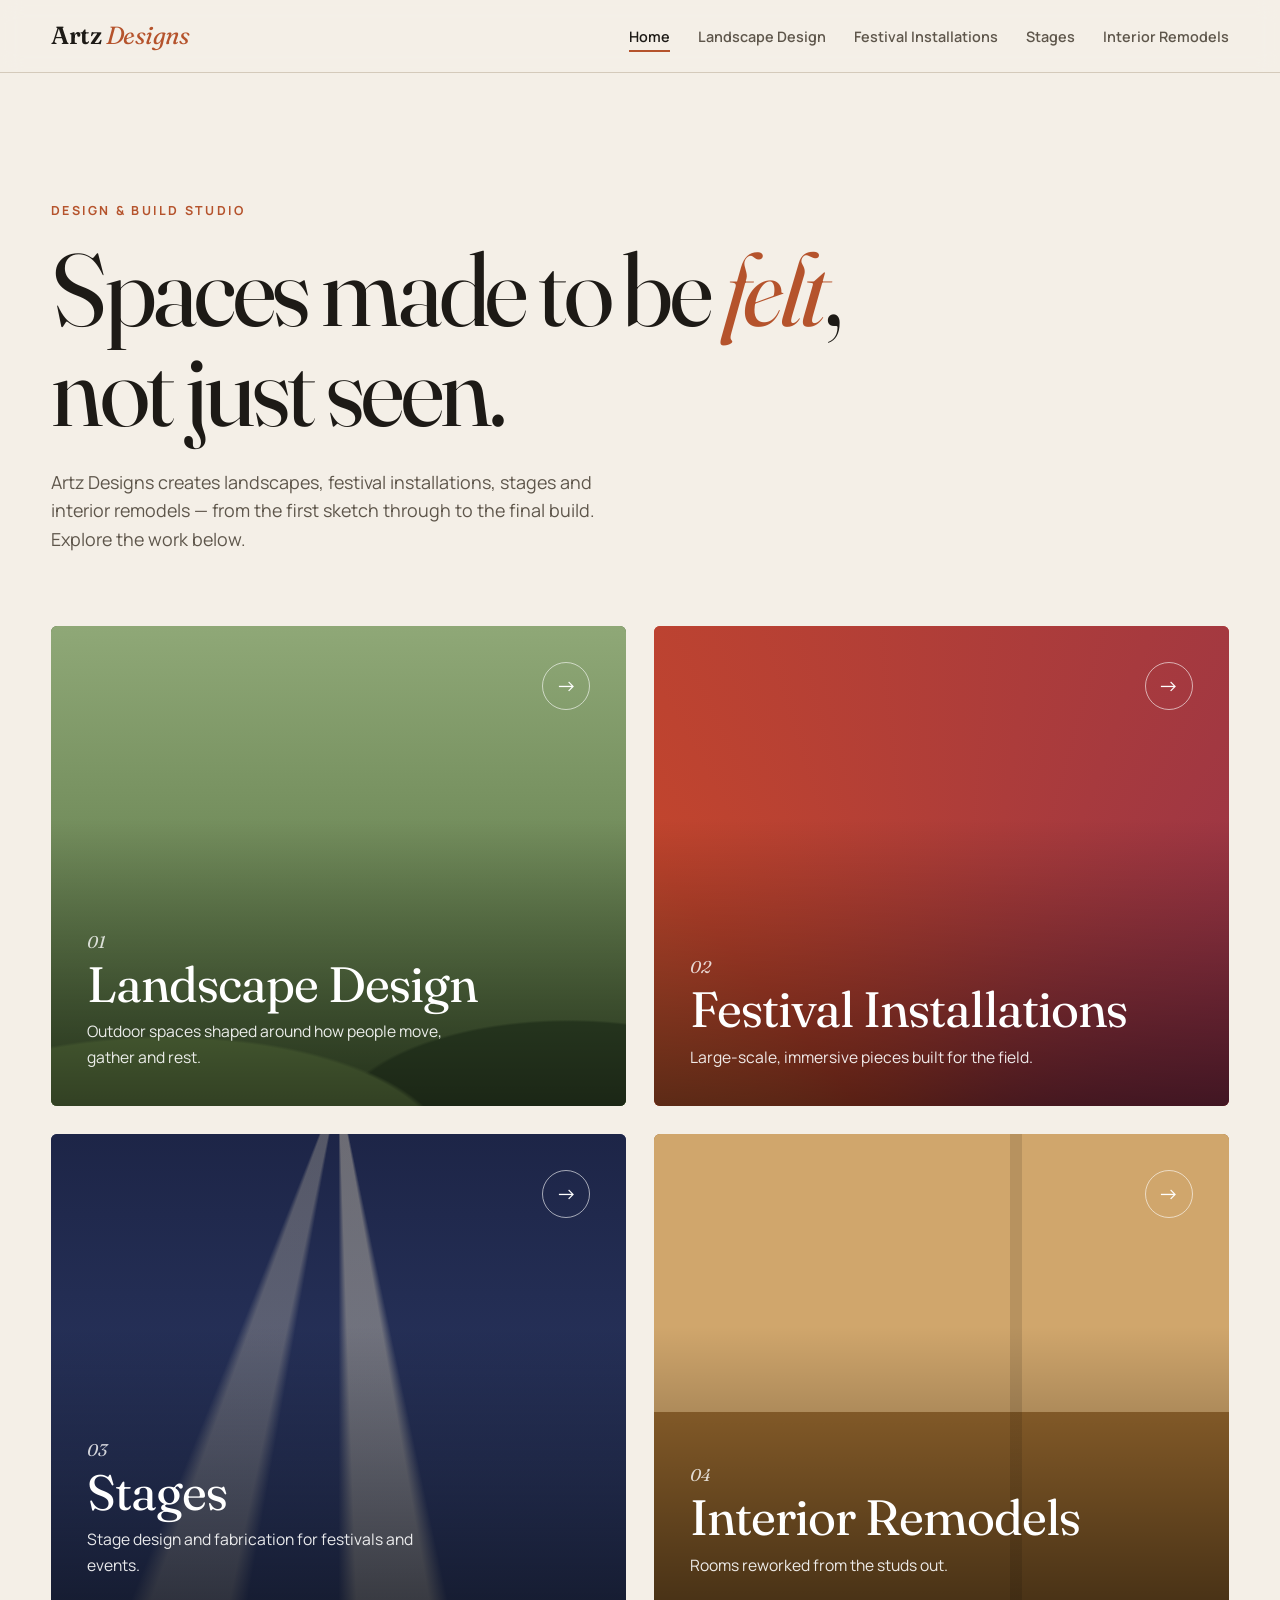
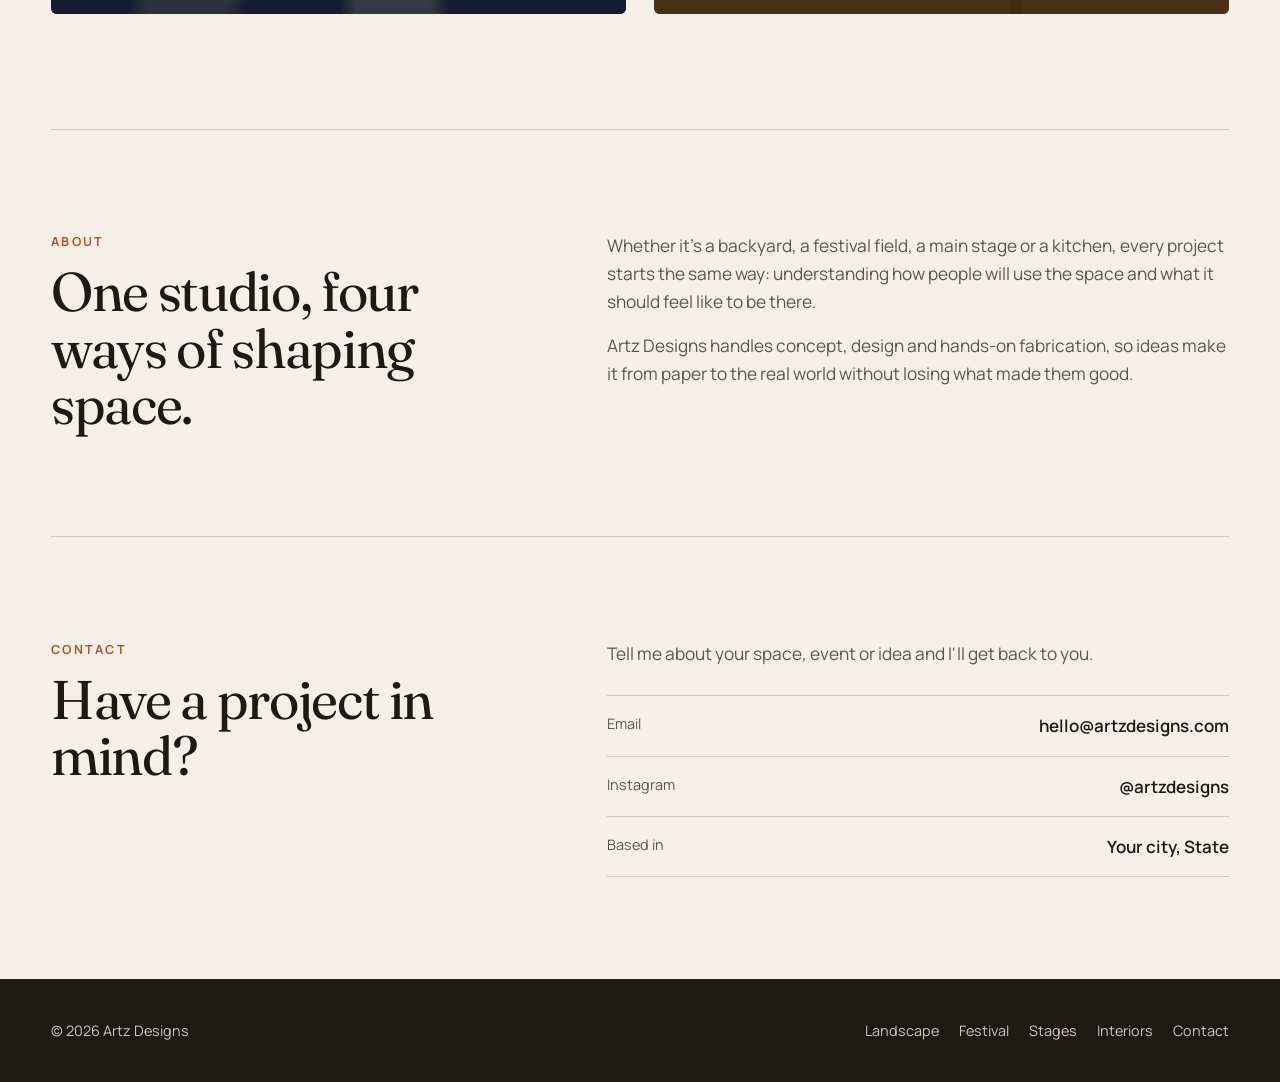
==== artz-designs/index.html @ 2b19a797 "Add Artz Designs portfolio website Home page plus Landscape Design, Festival Installations, Stages a" ====
<!doctype html>
<html lang="en">
<head>
  <meta charset="utf-8">
  <meta name="viewport" content="width=device-width, initial-scale=1">
  <title>Artz Designs — Landscapes, Installations, Stages & Interiors</title>
  <meta name="description" content="Portfolio of Artz Designs: landscape design, festival installations, stage design and interior remodels.">
  <link rel="preconnect" href="https://fonts.googleapis.com">
  <link rel="preconnect" href="https://fonts.gstatic.com" crossorigin>
  <link href="https://fonts.googleapis.com/css2?family=Fraunces:ital,opsz,wght@0,9..144,300..600;1,9..144,300..600&family=Manrope:wght@400;500;600;700&display=swap" rel="stylesheet">
  <link rel="stylesheet" href="css/style.css">
</head>
<body>
  <header class="site-header">
    <div class="wrap">
      <a class="logo" href="index.html">Artz <span>Designs</span></a>
      <button class="menu-btn" aria-label="Menu" aria-expanded="false"><span></span></button>
      <ul class="nav">
        <li><a href="index.html" aria-current="page">Home</a></li>
        <li><a href="landscape-design.html">Landscape Design</a></li>
        <li><a href="festival-installations.html">Festival Installations</a></li>
        <li><a href="stages.html">Stages</a></li>
        <li><a href="interior-remodels.html">Interior Remodels</a></li>
      </ul>
    </div>
  </header>

  <main class="wrap">
    <section class="hero">
      <div class="eyebrow">Design &amp; Build Studio</div>
      <h1>Spaces made to be <em>felt</em>, not just seen.</h1>
      <p>Artz Designs creates landscapes, festival installations, stages and interior remodels —
      from the first sketch through to the final build. Explore the work below.</p>
    </section>

    <section class="categories" aria-label="Portfolio categories">
      <a class="cat-card landscape reveal" href="landscape-design.html" data-category="landscape">
        <div class="cover"></div>
        <span class="go" aria-hidden="true">&rarr;</span>
        <span class="num">01</span>
        <h2>Landscape Design</h2>
        <p>Outdoor spaces shaped around how people move, gather and rest.</p>
      </a>
      <a class="cat-card festival reveal" href="festival-installations.html" data-category="festival">
        <div class="cover"></div>
        <span class="go" aria-hidden="true">&rarr;</span>
        <span class="num">02</span>
        <h2>Festival Installations</h2>
        <p>Large-scale, immersive pieces built for the field.</p>
      </a>
      <a class="cat-card stages reveal" href="stages.html" data-category="stages">
        <div class="cover"></div>
        <span class="go" aria-hidden="true">&rarr;</span>
        <span class="num">03</span>
        <h2>Stages</h2>
        <p>Stage design and fabrication for festivals and events.</p>
      </a>
      <a class="cat-card interiors reveal" href="interior-remodels.html" data-category="interiors">
        <div class="cover"></div>
        <span class="go" aria-hidden="true">&rarr;</span>
        <span class="num">04</span>
        <h2>Interior Remodels</h2>
        <p>Rooms reworked from the studs out.</p>
      </a>
    </section>

    <section class="split" id="about">
      <div>
        <div class="eyebrow">About</div>
        <h2>One studio, four ways of shaping space.</h2>
      </div>
      <div class="body">
        <p>Whether it's a backyard, a festival field, a main stage or a kitchen, every project starts
        the same way: understanding how people will use the space and what it should feel like to be there.</p>
        <p>Artz Designs handles concept, design and hands-on fabrication, so ideas make it from paper to
        the real world without losing what made them good.</p>
      </div>
    </section>

    <section class="split" id="contact">
      <div>
        <div class="eyebrow">Contact</div>
        <h2>Have a project in mind?</h2>
      </div>
      <div class="body">
        <p>Tell me about your space, event or idea and I'll get back to you.</p>
        <!-- Replace the placeholder contact details below with your own -->
        <ul class="contact-list">
          <li><span>Email</span><a href="mailto:hello@artzdesigns.com">hello@artzdesigns.com</a></li>
          <li><span>Instagram</span><a href="https://instagram.com/" target="_blank" rel="noopener">@artzdesigns</a></li>
          <li><span>Based in</span><a href="#contact">Your city, State</a></li>
        </ul>
      </div>
    </section>
  </main>

  <footer class="site-footer">
    <div class="wrap">
      <span>&copy; <span id="year"></span> Artz Designs</span>
      <nav>
        <a href="landscape-design.html">Landscape</a>
        <a href="festival-installations.html">Festival</a>
        <a href="stages.html">Stages</a>
        <a href="interior-remodels.html">Interiors</a>
        <a href="index.html#contact">Contact</a>
      </nav>
    </div>
  </footer>

  <script src="js/projects.js"></script>
  <script src="js/main.js"></script>
</body>
</html>
---- artz-designs/css/style.css ----
/* ==========================================================
   Artz Designs — portfolio styles
   ========================================================== */

:root {
  --bg: #f4efe7;
  --surface: #ebe4d8;
  --ink: #1d1a16;
  --ink-soft: #5e564b;
  --line: #d4cabb;
  --accent: #b5532c;

  /* category accents */
  --landscape: #4f6b3a;
  --festival: #c2452d;
  --stages: #2f3d6b;
  --interiors: #9a6a2f;

  --serif: "Fraunces", Georgia, serif;
  --sans: "Manrope", system-ui, -apple-system, sans-serif;
  --gutter: clamp(16px, 4vw, 56px);
  --max: 1320px;
}

* { box-sizing: border-box; margin: 0; padding: 0; }
html { scroll-behavior: smooth; }
body {
  background: var(--bg);
  color: var(--ink);
  font-family: var(--sans);
  font-size: 17px;
  line-height: 1.6;
  -webkit-font-smoothing: antialiased;
}
img { display: block; max-width: 100%; }
a { color: inherit; }

.wrap { max-width: var(--max); margin: 0 auto; padding: 0 var(--gutter); }

/* ---------- Header ---------- */
.site-header {
  position: sticky; top: 0; z-index: 50;
  background: color-mix(in srgb, var(--bg) 88%, transparent);
  backdrop-filter: blur(10px);
  border-bottom: 1px solid var(--line);
}
.site-header .wrap {
  display: flex; align-items: center; justify-content: space-between;
  height: 72px;
}
.logo {
  font-family: var(--serif);
  font-size: 1.55rem; font-weight: 600;
  text-decoration: none; letter-spacing: -0.02em;
}
.logo span { color: var(--accent); font-style: italic; font-weight: 400; }

.nav { display: flex; gap: 28px; list-style: none; }
.nav a {
  text-decoration: none; font-size: 0.9rem; font-weight: 600;
  color: var(--ink-soft); padding: 6px 0; position: relative;
}
.nav a::after {
  content: ""; position: absolute; left: 0; right: 0; bottom: 0;
  height: 2px; background: var(--accent);
  transform: scaleX(0); transform-origin: left; transition: transform .25s ease;
}
.nav a:hover, .nav a[aria-current="page"] { color: var(--ink); }
.nav a:hover::after, .nav a[aria-current="page"]::after { transform: scaleX(1); }

.menu-btn {
  display: none; background: none; border: 0; cursor: pointer;
  width: 44px; height: 44px; margin-right: -10px;
}
.menu-btn span, .menu-btn span::before, .menu-btn span::after {
  display: block; width: 24px; height: 2px; background: var(--ink);
  margin: 0 auto; position: relative; transition: .25s;
}
.menu-btn span::before, .menu-btn span::after { content: ""; position: absolute; }
.menu-btn span::before { top: -7px; }
.menu-btn span::after { top: 7px; }
.menu-open .menu-btn span { background: transparent; }
.menu-open .menu-btn span::before { top: 0; transform: rotate(45deg); }
.menu-open .menu-btn span::after { top: 0; transform: rotate(-45deg); }

@media (max-width: 860px) {
  .menu-btn { display: block; }
  .nav {
    position: fixed; inset: 72px 0 auto 0;
    flex-direction: column; gap: 0;
    background: var(--bg); border-bottom: 1px solid var(--line);
    padding: 8px var(--gutter) 20px;
    transform: translateY(-8px); opacity: 0; pointer-events: none;
    transition: .25s ease;
  }
  .menu-open .nav { transform: none; opacity: 1; pointer-events: auto; }
  .nav a { display: block; font-size: 1.15rem; padding: 14px 0; border-bottom: 1px solid var(--line); }
  .nav a::after { display: none; }
}

/* ---------- Home hero ---------- */
.hero { padding: clamp(56px, 10vw, 128px) 0 clamp(40px, 6vw, 72px); }
.eyebrow {
  font-size: 0.78rem; font-weight: 700; letter-spacing: 0.18em;
  text-transform: uppercase; color: var(--accent);
}
.hero h1 {
  font-family: var(--serif); font-weight: 400;
  font-size: clamp(2.8rem, 8vw, 6.6rem);
  line-height: 0.98; letter-spacing: -0.035em;
  margin: 18px 0 28px; max-width: 14ch;
}
.hero h1 em { color: var(--accent); }
.hero p { max-width: 54ch; color: var(--ink-soft); font-size: 1.12rem; }

/* ---------- Category cards (home) ---------- */
.categories {
  display: grid; grid-template-columns: repeat(2, 1fr);
  gap: clamp(16px, 2.4vw, 28px);
  padding-bottom: clamp(64px, 9vw, 120px);
}
@media (max-width: 700px) { .categories { grid-template-columns: 1fr; } }

.cat-card {
  --c: var(--accent);
  position: relative; display: flex; flex-direction: column; justify-content: flex-end;
  min-height: clamp(300px, 38vw, 480px);
  padding: clamp(22px, 3vw, 36px);
  border-radius: 6px; overflow: hidden;
  text-decoration: none; color: #fff;
  background: var(--c);
  isolation: isolate;
}
.cat-card .cover {
  position: absolute; inset: 0; z-index: -1;
  background-size: cover; background-position: center;
  transition: transform .7s cubic-bezier(.2,.7,.2,1);
}
.cat-card::after {
  content: ""; position: absolute; inset: 0; z-index: -1;
  background: linear-gradient(to top, rgba(0,0,0,.55), rgba(0,0,0,0) 60%);
}
.cat-card:hover .cover { transform: scale(1.05); }
.cat-card .num { font-family: var(--serif); font-style: italic; opacity: .8; }
.cat-card h2 {
  font-family: var(--serif); font-weight: 400;
  font-size: clamp(2rem, 4vw, 3.1rem); line-height: 1.02; letter-spacing: -0.02em;
  margin: 4px 0 10px;
}
.cat-card p { max-width: 38ch; opacity: .9; font-size: .98rem; }
.cat-card .go {
  position: absolute; top: clamp(22px, 3vw, 36px); right: clamp(22px, 3vw, 36px);
  width: 48px; height: 48px; border-radius: 50%;
  border: 1px solid rgba(255,255,255,.6);
  display: grid; place-items: center; font-size: 1.3rem;
  transition: background .25s, color .25s;
}
.cat-card:hover .go { background: #fff; color: var(--c); }

.cat-card.landscape { --c: var(--landscape); }
.cat-card.festival  { --c: var(--festival); }
.cat-card.stages    { --c: var(--stages); }
.cat-card.interiors { --c: var(--interiors); }

/* Decorative patterns used until real cover images are added */
.cat-card.landscape .cover:not([style]) {
  background:
    radial-gradient(120% 60% at 20% 110%, #6f8f4e 0 40%, transparent 41%),
    radial-gradient(90% 50% at 90% 105%, #3c5530 0 45%, transparent 46%),
    linear-gradient(#8fa877, #4f6b3a);
}
.cat-card.festival .cover:not([style]) {
  background:
    conic-gradient(from 200deg at 50% 120%, #e9a23b, #c2452d, #8c2f4f, #e9a23b);
}
.cat-card.stages .cover:not([style]) {
  background:
    conic-gradient(from 160deg at 50% -10%, transparent 0 8deg, rgba(255,240,200,.35) 10deg 18deg, transparent 20deg 30deg, rgba(255,240,200,.25) 32deg 40deg, transparent 42deg),
    linear-gradient(#1d2547, #2f3d6b);
}
.cat-card.interiors .cover:not([style]) {
  background:
    linear-gradient(90deg, transparent 62%, rgba(0,0,0,.12) 62% 64%, transparent 64%),
    linear-gradient(#d0a66c 0 58%, #9a6a2f 58%);
}

/* ---------- About / contact ---------- */
.split {
  display: grid; grid-template-columns: 1fr 1.3fr; gap: clamp(32px, 6vw, 96px);
  padding: clamp(56px, 8vw, 110px) 0;
  border-top: 1px solid var(--line);
}
@media (max-width: 800px) { .split { grid-template-columns: 1fr; } }
.split h2 {
  font-family: var(--serif); font-weight: 400;
  font-size: clamp(2rem, 4.4vw, 3.4rem); line-height: 1.04; letter-spacing: -0.025em;
  margin-top: 12px;
}
.split .body p + p { margin-top: 1em; }
.split .body p { color: var(--ink-soft); font-size: 1.08rem; }

.contact-list { list-style: none; margin-top: 28px; border-top: 1px solid var(--line); }
.contact-list li {
  display: flex; justify-content: space-between; gap: 16px;
  padding: 16px 0; border-bottom: 1px solid var(--line);
}
.contact-list span { color: var(--ink-soft); font-size: .9rem; }
.contact-list a { font-weight: 600; text-decoration: none; overflow-wrap: anywhere; text-align: right; }
.contact-list a:hover { color: var(--accent); }

/* ---------- Category page ---------- */
.page-hero { padding: clamp(48px, 8vw, 104px) 0 clamp(32px, 5vw, 56px); }
.page-hero .eyebrow { color: var(--c, var(--accent)); }
.page-hero h1 {
  font-family: var(--serif); font-weight: 400;
  font-size: clamp(2.6rem, 7vw, 5.6rem); line-height: 1; letter-spacing: -0.035em;
  margin: 14px 0 22px;
}
.page-hero p { max-width: 60ch; color: var(--ink-soft); font-size: 1.1rem; }

body.landscape { --c: var(--landscape); }
body.festival  { --c: var(--festival); }
body.stages    { --c: var(--stages); }
body.interiors { --c: var(--interiors); }
body[class] .nav a[aria-current="page"]::after { background: var(--c); }

/* Masonry gallery */
.gallery {
  columns: 3 300px; column-gap: clamp(14px, 1.8vw, 22px);
  padding-bottom: clamp(56px, 8vw, 100px);
}
.tile {
  break-inside: avoid; margin-bottom: clamp(14px, 1.8vw, 22px);
  display: block; width: 100%; padding: 0; border: 0; background: none;
  text-align: left; cursor: zoom-in; font: inherit; color: inherit;
}
.tile .frame { overflow: hidden; border-radius: 4px; background: var(--surface); }
.tile img { width: 100%; height: auto; transition: transform .6s cubic-bezier(.2,.7,.2,1); }
.tile:hover img { transform: scale(1.03); }
.tile .meta { display: flex; justify-content: space-between; gap: 12px; padding: 10px 2px 0; }
.tile .meta strong { font-weight: 600; font-size: .95rem; }
.tile .meta small { color: var(--ink-soft); font-size: .85rem; white-space: nowrap; }
.tile:focus-visible { outline: 2px solid var(--c); outline-offset: 4px; border-radius: 4px; }

/* Placeholder tiles shown until images are added */
.tile.placeholder { cursor: default; }
.tile.placeholder .frame {
  display: grid; place-items: center;
  background:
    repeating-linear-gradient(135deg, transparent 0 14px, color-mix(in srgb, var(--c) 7%, transparent) 14px 15px),
    color-mix(in srgb, var(--c) 10%, var(--bg));
  border: 1px dashed color-mix(in srgb, var(--c) 40%, transparent);
  color: color-mix(in srgb, var(--c) 75%, var(--ink));
  font-size: .8rem; font-weight: 700; letter-spacing: .14em; text-transform: uppercase;
}

/* Next-category link */
.next {
  display: flex; align-items: center; justify-content: space-between; gap: 20px;
  border-top: 1px solid var(--line);
  padding: clamp(36px, 6vw, 64px) 0; text-decoration: none;
}
.next small { display: block; color: var(--ink-soft); font-size: .85rem; letter-spacing: .14em; text-transform: uppercase; }
.next strong {
  font-family: var(--serif); font-weight: 400;
  font-size: clamp(1.8rem, 5vw, 3.6rem); letter-spacing: -0.025em; line-height: 1.1;
}
.next .go {
  flex: none; width: 60px; height: 60px; border-radius: 50%;
  border: 1px solid var(--ink); display: grid; place-items: center; font-size: 1.4rem;
  transition: .25s;
}
.next:hover .go { background: var(--ink); color: var(--bg); transform: translateX(6px); }

/* ---------- Footer ---------- */
.site-footer { background: var(--ink); color: #cfc6b8; padding: 40px 0; font-size: .9rem; }
.site-footer .wrap { display: flex; flex-wrap: wrap; justify-content: space-between; gap: 16px; }
.site-footer a { text-decoration: none; }
.site-footer a:hover { color: #fff; }
.site-footer nav { display: flex; flex-wrap: wrap; gap: 20px; }

/* ---------- Lightbox ---------- */
.lightbox {
  position: fixed; inset: 0; z-index: 100;
  background: rgba(18, 16, 13, .94);
  display: none; align-items: center; justify-content: center;
  padding: 64px 72px;
}
.lightbox.open { display: flex; }
.lightbox figure { max-width: 100%; max-height: 100%; display: flex; flex-direction: column; align-items: center; }
.lightbox img { max-width: 100%; max-height: calc(100vh - 170px); object-fit: contain; border-radius: 2px; }
.lightbox figcaption { color: #e8e1d6; margin-top: 14px; text-align: center; max-width: 70ch; }
.lightbox figcaption small { display: block; color: #a39a8c; }
.lightbox button {
  position: absolute; background: none; border: 0; color: #fff; cursor: pointer;
  width: 52px; height: 52px; font-size: 1.8rem; border-radius: 50%;
}
.lightbox button:hover { background: rgba(255,255,255,.1); }
.lb-close { top: 12px; right: 12px; }
.lb-prev { left: 10px; top: 50%; transform: translateY(-50%); }
.lb-next { right: 10px; top: 50%; transform: translateY(-50%); }
@media (max-width: 600px) {
  .lightbox { padding: 64px 12px 90px; }
  .lb-prev, .lb-next { top: auto; bottom: 18px; transform: none; }
  .lb-prev { left: calc(50% - 64px); }
  .lb-next { right: calc(50% - 64px); }
}

/* ---------- Reveal on scroll ---------- */
.reveal { opacity: 0; transform: translateY(18px); transition: opacity .7s ease, transform .7s ease; }
.reveal.in { opacity: 1; transform: none; }
@media (prefers-reduced-motion: reduce) {
  .reveal { opacity: 1; transform: none; transition: none; }
  * { transition: none !important; scroll-behavior: auto !important; }
}
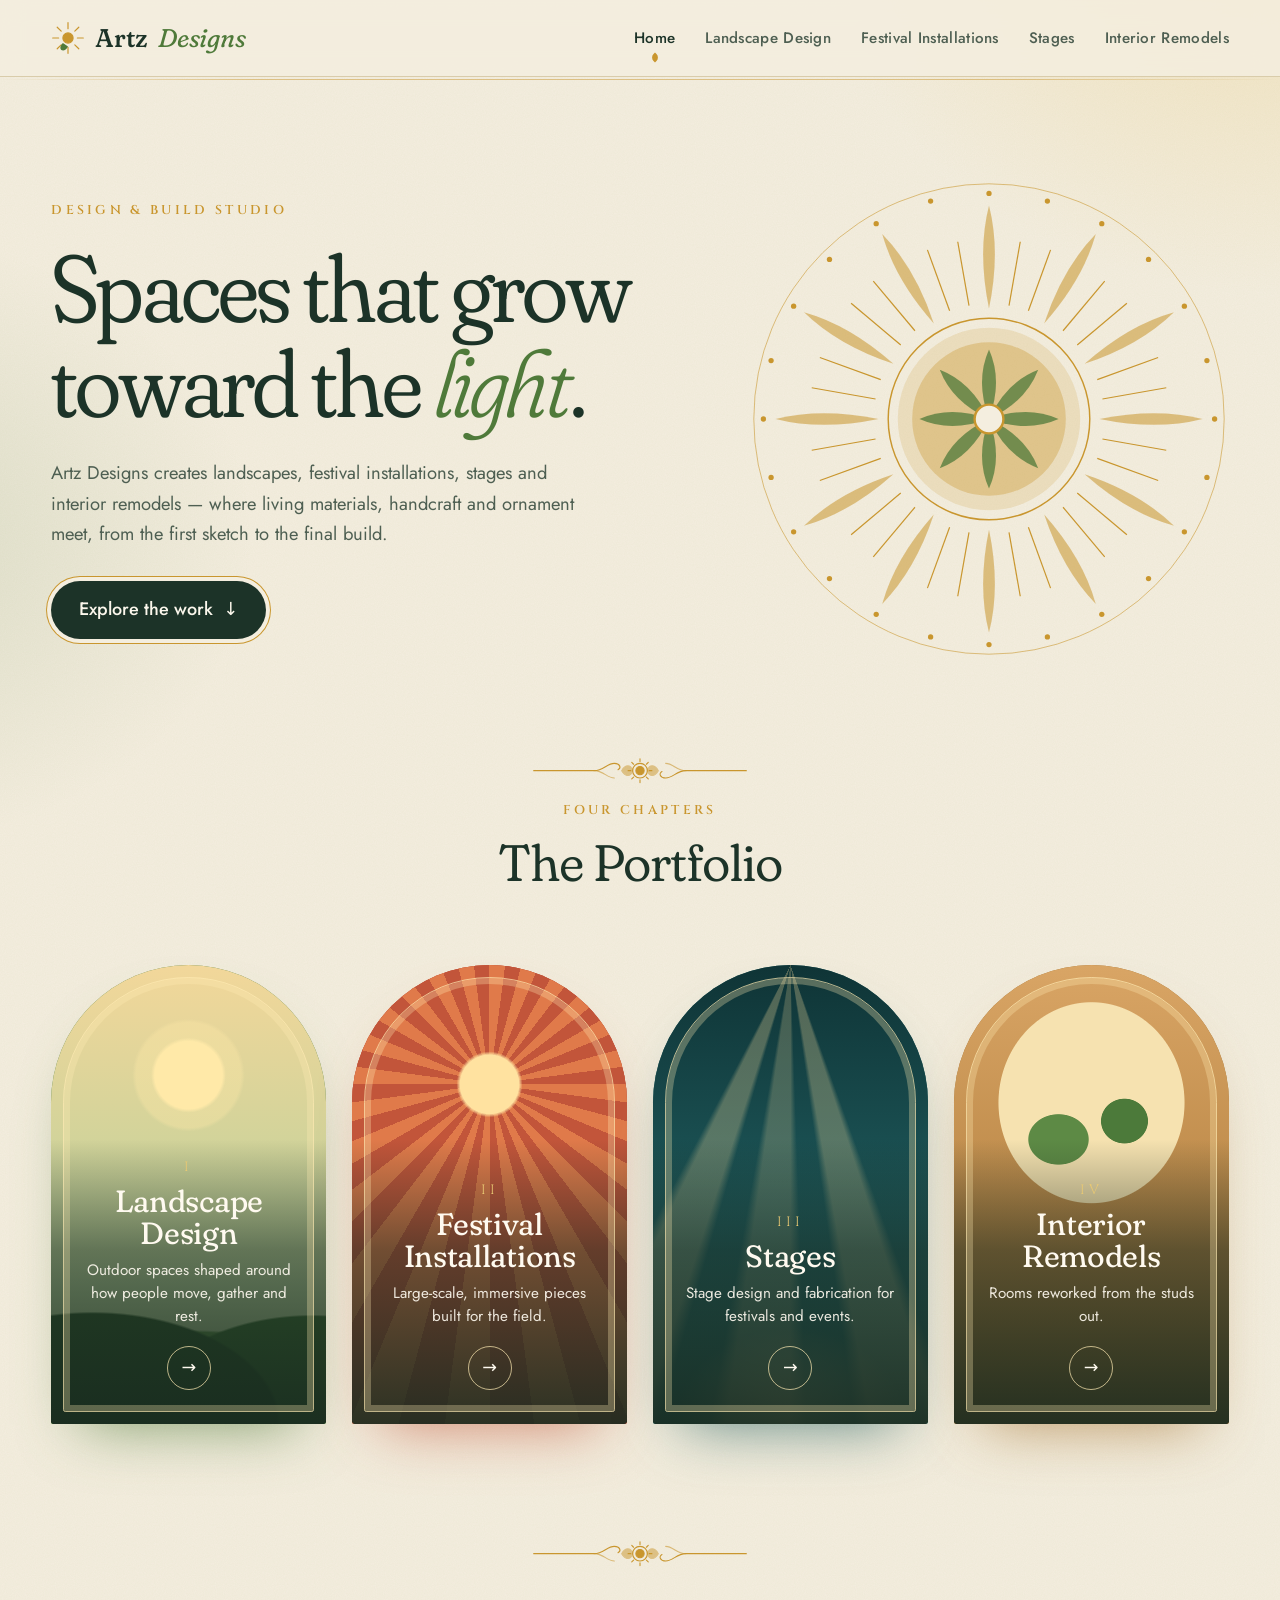
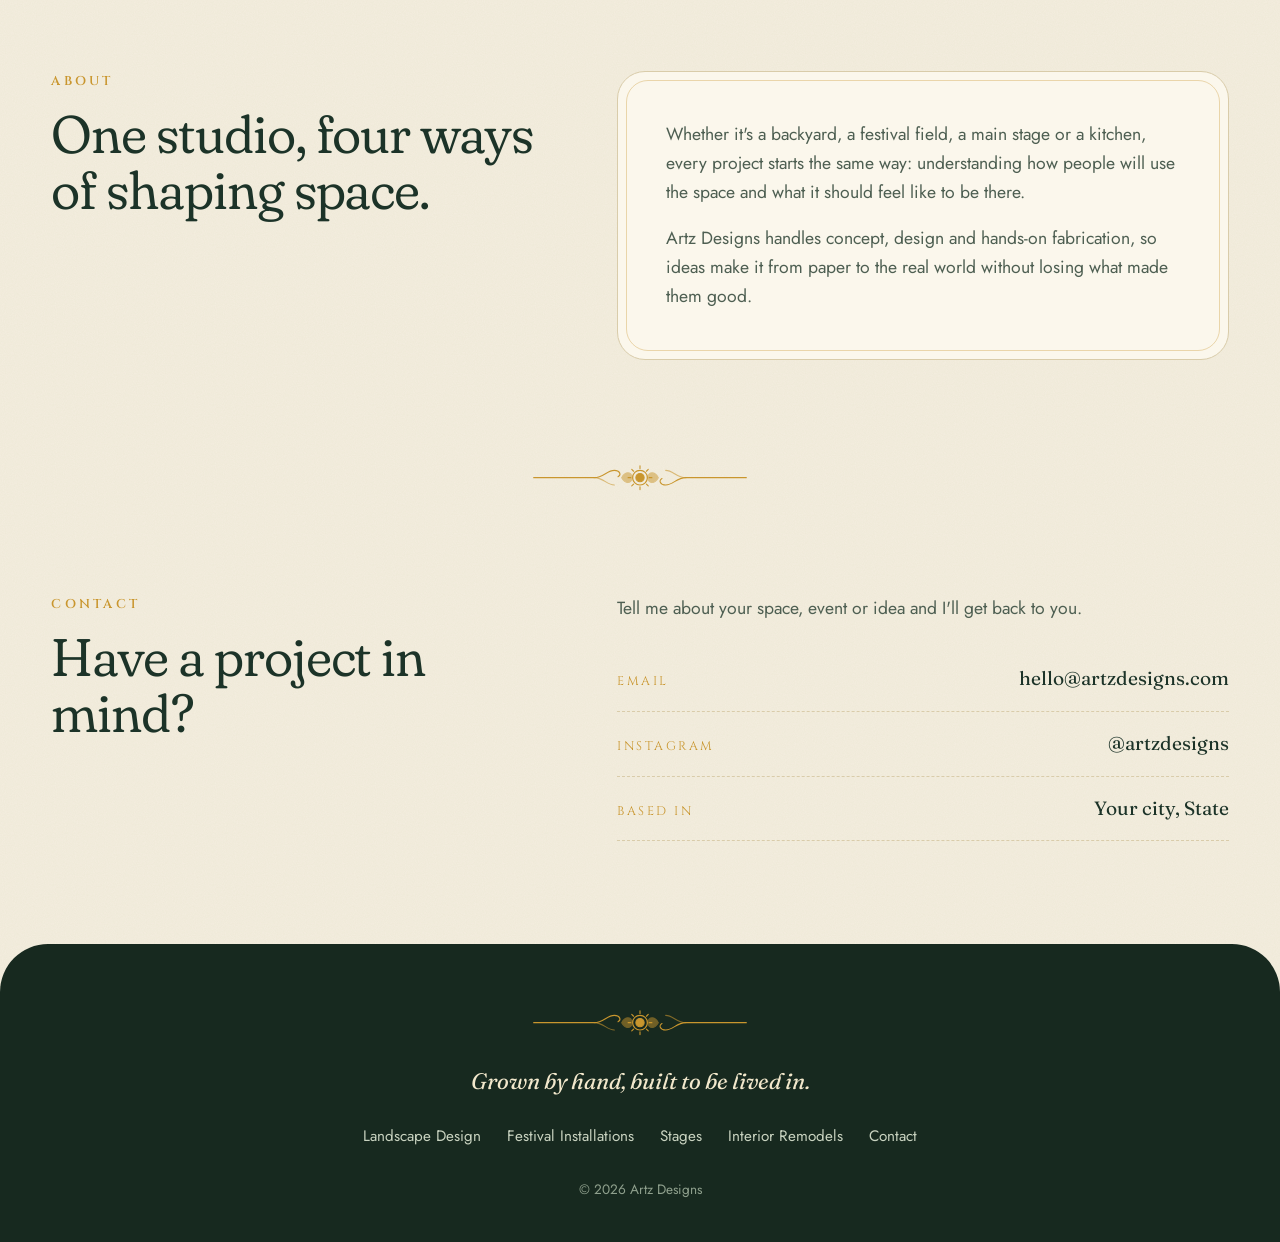
==== commit 4287378d: "Restyle Artz Designs site: solarpunk meets ornamental Arched cards with gilded frames, sun rosette h" ====
--- a/artz-designs/index.html
+++ b/artz-designs/index.html
@@ -5,15 +5,23 @@
   <meta name="viewport" content="width=device-width, initial-scale=1">
   <title>Artz Designs — Landscapes, Installations, Stages & Interiors</title>
   <meta name="description" content="Portfolio of Artz Designs: landscape design, festival installations, stage design and interior remodels.">
+  <meta name="theme-color" content="#f4eedf">
   <link rel="preconnect" href="https://fonts.googleapis.com">
   <link rel="preconnect" href="https://fonts.gstatic.com" crossorigin>
-  <link href="https://fonts.googleapis.com/css2?family=Fraunces:ital,opsz,wght@0,9..144,300..600;1,9..144,300..600&family=Manrope:wght@400;500;600;700&display=swap" rel="stylesheet">
+  <link href="https://fonts.googleapis.com/css2?family=Cinzel:wght@500;600&family=Fraunces:ital,opsz,wght,SOFT,WONK@0,9..144,300..600,0..100,0..1;1,9..144,300..600,0..100,0..1&family=Jost:wght@400;500;600&display=swap" rel="stylesheet">
   <link rel="stylesheet" href="css/style.css">
 </head>
 <body>
   <header class="site-header">
     <div class="wrap">
-      <a class="logo" href="index.html">Artz <span>Designs</span></a>
+      <a class="logo" href="index.html">
+        <svg viewBox="-20 -20 40 40" aria-hidden="true" fill="none" stroke="currentColor" stroke-width="1.4">
+          <circle r="6" fill="currentColor"/>
+          <path d="M0 -18 V-11 M0 11 V18 M-18 0 H-11 M11 0 H18 M-12.7 -12.7 L-8 -8 M8 8 L12.7 12.7 M12.7 -12.7 L8 -8 M-8 8 L-12.7 12.7" stroke-linecap="round"/>
+          <path d="M-6 6 C-14 14 -4 19 0 10" fill="#4f7a3a" stroke="none"/>
+        </svg>
+        Artz <span>Designs</span>
+      </a>
       <button class="menu-btn" aria-label="Menu" aria-expanded="false"><span></span></button>
       <ul class="nav">
         <li><a href="index.html" aria-current="page">Home</a></li>
@@ -27,49 +35,92 @@
 
   <main class="wrap">
     <section class="hero">
-      <div class="eyebrow">Design &amp; Build Studio</div>
-      <h1>Spaces made to be <em>felt</em>, not just seen.</h1>
-      <p>Artz Designs creates landscapes, festival installations, stages and interior remodels —
-      from the first sketch through to the final build. Explore the work below.</p>
+      <div>
+        <div class="eyebrow">Design &amp; Build Studio</div>
+        <h1>Spaces that grow toward the <em>light</em>.</h1>
+        <p>Artz Designs creates landscapes, festival installations, stages and interior remodels —
+        where living materials, handcraft and ornament meet, from the first sketch to the final build.</p>
+        <a class="btn" href="#work">Explore the work <span aria-hidden="true">&darr;</span></a>
+      </div>
+      <svg class="sun" viewBox="-200 -200 400 400" aria-hidden="true">
+        <circle r="196" fill="none" stroke="currentColor" stroke-width=".8" opacity=".6"/>
+        <circle cx="188.00" cy="0.00" r="2.2" fill="currentColor"/><circle cx="181.59" cy="48.66" r="2.2" fill="currentColor"/><circle cx="162.81" cy="94.00" r="2.2" fill="currentColor"/><circle cx="132.94" cy="132.94" r="2.2" fill="currentColor"/><circle cx="94.00" cy="162.81" r="2.2" fill="currentColor"/><circle cx="48.66" cy="181.59" r="2.2" fill="currentColor"/><circle cx="0.00" cy="188.00" r="2.2" fill="currentColor"/><circle cx="-48.66" cy="181.59" r="2.2" fill="currentColor"/><circle cx="-94.00" cy="162.81" r="2.2" fill="currentColor"/><circle cx="-132.94" cy="132.94" r="2.2" fill="currentColor"/><circle cx="-162.81" cy="94.00" r="2.2" fill="currentColor"/><circle cx="-181.59" cy="48.66" r="2.2" fill="currentColor"/><circle cx="-188.00" cy="0.00" r="2.2" fill="currentColor"/><circle cx="-181.59" cy="-48.66" r="2.2" fill="currentColor"/><circle cx="-162.81" cy="-94.00" r="2.2" fill="currentColor"/><circle cx="-132.94" cy="-132.94" r="2.2" fill="currentColor"/><circle cx="-94.00" cy="-162.81" r="2.2" fill="currentColor"/><circle cx="-48.66" cy="-181.59" r="2.2" fill="currentColor"/><circle cx="-0.00" cy="-188.00" r="2.2" fill="currentColor"/><circle cx="48.66" cy="-181.59" r="2.2" fill="currentColor"/><circle cx="94.00" cy="-162.81" r="2.2" fill="currentColor"/><circle cx="132.94" cy="-132.94" r="2.2" fill="currentColor"/><circle cx="162.81" cy="-94.00" r="2.2" fill="currentColor"/><circle cx="181.59" cy="-48.66" r="2.2" fill="currentColor"/>
+        <path d="M92.00,0.00 Q139.66,-9.79 178.00,0.00 Q139.66,9.79 92.00,0.00Z" fill="currentColor" opacity=".55"/><line x1="94.54" y1="16.67" x2="147.72" y2="26.05" stroke="currentColor" stroke-width="1"/><line x1="90.21" y1="32.83" x2="140.95" y2="51.30" stroke="currentColor" stroke-width="1"/><path d="M79.67,46.00 Q125.84,61.35 154.15,89.00 Q116.05,78.31 79.67,46.00Z" fill="currentColor" opacity=".55"/><line x1="73.54" y1="61.71" x2="114.91" y2="96.42" stroke="currentColor" stroke-width="1"/><line x1="61.71" y1="73.54" x2="96.42" y2="114.91" stroke="currentColor" stroke-width="1"/><path d="M46.00,79.67 Q78.31,116.05 89.00,154.15 Q61.35,125.84 46.00,79.67Z" fill="currentColor" opacity=".55"/><line x1="32.83" y1="90.21" x2="51.30" y2="140.95" stroke="currentColor" stroke-width="1"/><line x1="16.67" y1="94.54" x2="26.05" y2="147.72" stroke="currentColor" stroke-width="1"/><path d="M0.00,92.00 Q9.79,139.66 0.00,178.00 Q-9.79,139.66 0.00,92.00Z" fill="currentColor" opacity=".55"/><line x1="-16.67" y1="94.54" x2="-26.05" y2="147.72" stroke="currentColor" stroke-width="1"/><line x1="-32.83" y1="90.21" x2="-51.30" y2="140.95" stroke="currentColor" stroke-width="1"/><path d="M-46.00,79.67 Q-61.35,125.84 -89.00,154.15 Q-78.31,116.05 -46.00,79.67Z" fill="currentColor" opacity=".55"/><line x1="-61.71" y1="73.54" x2="-96.42" y2="114.91" stroke="currentColor" stroke-width="1"/><line x1="-73.54" y1="61.71" x2="-114.91" y2="96.42" stroke="currentColor" stroke-width="1"/><path d="M-79.67,46.00 Q-116.05,78.31 -154.15,89.00 Q-125.84,61.35 -79.67,46.00Z" fill="currentColor" opacity=".55"/><line x1="-90.21" y1="32.83" x2="-140.95" y2="51.30" stroke="currentColor" stroke-width="1"/><line x1="-94.54" y1="16.67" x2="-147.72" y2="26.05" stroke="currentColor" stroke-width="1"/><path d="M-92.00,0.00 Q-139.66,9.79 -178.00,0.00 Q-139.66,-9.79 -92.00,0.00Z" fill="currentColor" opacity=".55"/><line x1="-94.54" y1="-16.67" x2="-147.72" y2="-26.05" stroke="currentColor" stroke-width="1"/><line x1="-90.21" y1="-32.83" x2="-140.95" y2="-51.30" stroke="currentColor" stroke-width="1"/><path d="M-79.67,-46.00 Q-125.84,-61.35 -154.15,-89.00 Q-116.05,-78.31 -79.67,-46.00Z" fill="currentColor" opacity=".55"/><line x1="-73.54" y1="-61.71" x2="-114.91" y2="-96.42" stroke="currentColor" stroke-width="1"/><line x1="-61.71" y1="-73.54" x2="-96.42" y2="-114.91" stroke="currentColor" stroke-width="1"/><path d="M-46.00,-79.67 Q-78.31,-116.05 -89.00,-154.15 Q-61.35,-125.84 -46.00,-79.67Z" fill="currentColor" opacity=".55"/><line x1="-32.83" y1="-90.21" x2="-51.30" y2="-140.95" stroke="currentColor" stroke-width="1"/><line x1="-16.67" y1="-94.54" x2="-26.05" y2="-147.72" stroke="currentColor" stroke-width="1"/><path d="M-0.00,-92.00 Q-9.79,-139.66 -0.00,-178.00 Q9.79,-139.66 -0.00,-92.00Z" fill="currentColor" opacity=".55"/><line x1="16.67" y1="-94.54" x2="26.05" y2="-147.72" stroke="currentColor" stroke-width="1"/><line x1="32.83" y1="-90.21" x2="51.30" y2="-140.95" stroke="currentColor" stroke-width="1"/><path d="M46.00,-79.67 Q61.35,-125.84 89.00,-154.15 Q78.31,-116.05 46.00,-79.67Z" fill="currentColor" opacity=".55"/><line x1="61.71" y1="-73.54" x2="96.42" y2="-114.91" stroke="currentColor" stroke-width="1"/><line x1="73.54" y1="-61.71" x2="114.91" y2="-96.42" stroke="currentColor" stroke-width="1"/><path d="M79.67,-46.00 Q116.05,-78.31 154.15,-89.00 Q125.84,-61.35 79.67,-46.00Z" fill="currentColor" opacity=".55"/><line x1="90.21" y1="-32.83" x2="140.95" y2="-51.30" stroke="currentColor" stroke-width="1"/><line x1="94.54" y1="-16.67" x2="147.72" y2="-26.05" stroke="currentColor" stroke-width="1"/>
+        <circle r="84" fill="none" stroke="currentColor" stroke-width="1.2"/>
+        <circle r="76" fill="currentColor" opacity=".18"/>
+        <g class="core">
+          <circle r="64" fill="currentColor" opacity=".35"/>
+          <path d="M0,0 Q31.94,-11.66 58.00,0.00 Q31.94,11.66 0,0Z" fill="#4f7a3a" opacity=".75"/><path d="M0,0 Q30.83,14.34 41.01,41.01 Q14.34,30.83 0,0Z" fill="#4f7a3a" opacity=".75"/><path d="M0,0 Q11.66,31.94 0.00,58.00 Q-11.66,31.94 0,0Z" fill="#4f7a3a" opacity=".75"/><path d="M0,0 Q-14.34,30.83 -41.01,41.01 Q-30.83,14.34 0,0Z" fill="#4f7a3a" opacity=".75"/><path d="M0,0 Q-31.94,11.66 -58.00,0.00 Q-31.94,-11.66 0,0Z" fill="#4f7a3a" opacity=".75"/><path d="M0,0 Q-30.83,-14.34 -41.01,-41.01 Q-14.34,-30.83 0,0Z" fill="#4f7a3a" opacity=".75"/><path d="M0,0 Q-11.66,-31.94 -0.00,-58.00 Q11.66,-31.94 0,0Z" fill="#4f7a3a" opacity=".75"/><path d="M0,0 Q14.34,-30.83 41.01,-41.01 Q30.83,-14.34 0,0Z" fill="#4f7a3a" opacity=".75"/>
+          <circle r="12" fill="#f4eedf" stroke="currentColor" stroke-width="2"/>
+        </g>
+      </svg>
     </section>
 
-    <section class="categories" aria-label="Portfolio categories">
+    <section id="work">
+      <div class="section-head">
+        <svg class="ornament center" viewBox="0 0 240 32" aria-hidden="true" fill="none" stroke="currentColor" stroke-width="1.2" stroke-linecap="round">
+        <path d="M4 16 H70 C80 16 84 8 92 8 C98 8 100 13 96 15"/>
+        <path d="M236 16 H170 C160 16 156 24 148 24 C142 24 140 19 144 17"/>
+        <path d="M70 16 C80 16 84 24 92 24" opacity=".6"/>
+        <path d="M170 16 C160 16 156 8 148 8" opacity=".6"/>
+        <path d="M100 16 C104 9 110 9 112 16 C110 23 104 23 100 16Z" fill="currentColor" opacity=".5"/>
+        <path d="M140 16 C136 9 130 9 128 16 C130 23 136 23 140 16Z" fill="currentColor" opacity=".5"/>
+        <circle cx="120" cy="16" r="4.5" fill="currentColor"/>
+        <circle cx="120" cy="16" r="8" />
+        <path d="M120 3 V6 M120 26 V29 M107 16 H110 M130 16 H133 M111 7 L113 9 M127 23 L129 25 M129 7 L127 9 M111 25 L113 23"/>
+      </svg>
+        <div class="eyebrow" style="margin-top:14px">Four Chapters</div>
+        <h2>The Portfolio</h2>
+      </div>
+      <div class="categories">
       <a class="cat-card landscape reveal" href="landscape-design.html" data-category="landscape">
         <div class="cover"></div>
-        <span class="go" aria-hidden="true">&rarr;</span>
-        <span class="num">01</span>
+        <span class="num">I</span>
         <h2>Landscape Design</h2>
         <p>Outdoor spaces shaped around how people move, gather and rest.</p>
+        <span class="go" aria-hidden="true">&rarr;</span>
       </a>
       <a class="cat-card festival reveal" href="festival-installations.html" data-category="festival">
         <div class="cover"></div>
-        <span class="go" aria-hidden="true">&rarr;</span>
-        <span class="num">02</span>
+        <span class="num">II</span>
         <h2>Festival Installations</h2>
         <p>Large-scale, immersive pieces built for the field.</p>
+        <span class="go" aria-hidden="true">&rarr;</span>
       </a>
       <a class="cat-card stages reveal" href="stages.html" data-category="stages">
         <div class="cover"></div>
-        <span class="go" aria-hidden="true">&rarr;</span>
-        <span class="num">03</span>
+        <span class="num">III</span>
         <h2>Stages</h2>
         <p>Stage design and fabrication for festivals and events.</p>
+        <span class="go" aria-hidden="true">&rarr;</span>
       </a>
       <a class="cat-card interiors reveal" href="interior-remodels.html" data-category="interiors">
         <div class="cover"></div>
-        <span class="go" aria-hidden="true">&rarr;</span>
-        <span class="num">04</span>
+        <span class="num">IV</span>
         <h2>Interior Remodels</h2>
         <p>Rooms reworked from the studs out.</p>
+        <span class="go" aria-hidden="true">&rarr;</span>
       </a>
+      </div>
     </section>
 
+    <svg class="ornament center" viewBox="0 0 240 32" aria-hidden="true" fill="none" stroke="currentColor" stroke-width="1.2" stroke-linecap="round">
+        <path d="M4 16 H70 C80 16 84 8 92 8 C98 8 100 13 96 15"/>
+        <path d="M236 16 H170 C160 16 156 24 148 24 C142 24 140 19 144 17"/>
+        <path d="M70 16 C80 16 84 24 92 24" opacity=".6"/>
+        <path d="M170 16 C160 16 156 8 148 8" opacity=".6"/>
+        <path d="M100 16 C104 9 110 9 112 16 C110 23 104 23 100 16Z" fill="currentColor" opacity=".5"/>
+        <path d="M140 16 C136 9 130 9 128 16 C130 23 136 23 140 16Z" fill="currentColor" opacity=".5"/>
+        <circle cx="120" cy="16" r="4.5" fill="currentColor"/>
+        <circle cx="120" cy="16" r="8" />
+        <path d="M120 3 V6 M120 26 V29 M107 16 H110 M130 16 H133 M111 7 L113 9 M127 23 L129 25 M129 7 L127 9 M111 25 L113 23"/>
+      </svg>
     <section class="split" id="about">
       <div>
         <div class="eyebrow">About</div>
         <h2>One studio, four ways of shaping space.</h2>
       </div>
-      <div class="body">
+      <div class="body about-panel">
         <p>Whether it's a backyard, a festival field, a main stage or a kitchen, every project starts
         the same way: understanding how people will use the space and what it should feel like to be there.</p>
         <p>Artz Designs handles concept, design and hands-on fabrication, so ideas make it from paper to
@@ -77,6 +128,17 @@
       </div>
     </section>
 
+    <svg class="ornament center" viewBox="0 0 240 32" aria-hidden="true" fill="none" stroke="currentColor" stroke-width="1.2" stroke-linecap="round">
+        <path d="M4 16 H70 C80 16 84 8 92 8 C98 8 100 13 96 15"/>
+        <path d="M236 16 H170 C160 16 156 24 148 24 C142 24 140 19 144 17"/>
+        <path d="M70 16 C80 16 84 24 92 24" opacity=".6"/>
+        <path d="M170 16 C160 16 156 8 148 8" opacity=".6"/>
+        <path d="M100 16 C104 9 110 9 112 16 C110 23 104 23 100 16Z" fill="currentColor" opacity=".5"/>
+        <path d="M140 16 C136 9 130 9 128 16 C130 23 136 23 140 16Z" fill="currentColor" opacity=".5"/>
+        <circle cx="120" cy="16" r="4.5" fill="currentColor"/>
+        <circle cx="120" cy="16" r="8" />
+        <path d="M120 3 V6 M120 26 V29 M107 16 H110 M130 16 H133 M111 7 L113 9 M127 23 L129 25 M129 7 L127 9 M111 25 L113 23"/>
+      </svg>
     <section class="split" id="contact">
       <div>
         <div class="eyebrow">Contact</div>
@@ -96,14 +158,26 @@
 
   <footer class="site-footer">
     <div class="wrap">
-      <span>&copy; <span id="year"></span> Artz Designs</span>
+      <svg class="ornament center" viewBox="0 0 240 32" aria-hidden="true" fill="none" stroke="currentColor" stroke-width="1.2" stroke-linecap="round">
+        <path d="M4 16 H70 C80 16 84 8 92 8 C98 8 100 13 96 15"/>
+        <path d="M236 16 H170 C160 16 156 24 148 24 C142 24 140 19 144 17"/>
+        <path d="M70 16 C80 16 84 24 92 24" opacity=".6"/>
+        <path d="M170 16 C160 16 156 8 148 8" opacity=".6"/>
+        <path d="M100 16 C104 9 110 9 112 16 C110 23 104 23 100 16Z" fill="currentColor" opacity=".5"/>
+        <path d="M140 16 C136 9 130 9 128 16 C130 23 136 23 140 16Z" fill="currentColor" opacity=".5"/>
+        <circle cx="120" cy="16" r="4.5" fill="currentColor"/>
+        <circle cx="120" cy="16" r="8" />
+        <path d="M120 3 V6 M120 26 V29 M107 16 H110 M130 16 H133 M111 7 L113 9 M127 23 L129 25 M129 7 L127 9 M111 25 L113 23"/>
+      </svg>
+      <p class="tag">Grown by hand, built to be lived in.</p>
       <nav>
-        <a href="landscape-design.html">Landscape</a>
-        <a href="festival-installations.html">Festival</a>
+        <a href="landscape-design.html">Landscape Design</a>
+        <a href="festival-installations.html">Festival Installations</a>
         <a href="stages.html">Stages</a>
-        <a href="interior-remodels.html">Interiors</a>
+        <a href="interior-remodels.html">Interior Remodels</a>
         <a href="index.html#contact">Contact</a>
       </nav>
+      <small>&copy; <span id="year"></span> Artz Designs</small>
     </div>
   </footer>
 
--- a/artz-designs/css/style.css
+++ b/artz-designs/css/style.css
@@ -1,315 +1,412 @@
 /* ==========================================================
-   Artz Designs — portfolio styles
+   Artz Designs — solarpunk × ornamental portfolio styles
    ========================================================== */
 
 :root {
-  --bg: #f4efe7;
-  --surface: #ebe4d8;
-  --ink: #1d1a16;
-  --ink-soft: #5e564b;
-  --line: #d4cabb;
-  --accent: #b5532c;
+  --bg: #f4eedf;
+  --paper: #fbf7ec;
+  --ink: #1c3328;          /* deep forest */
+  --ink-soft: #4e5f52;
+  --line: #d9ccaa;
+  --gold: #c9962e;         /* sun gold */
+  --gold-soft: #e8c873;
+  --accent: #b9573a;       /* terracotta */
+  --forest: #17291f;
 
   /* category accents */
-  --landscape: #4f6b3a;
-  --festival: #c2452d;
-  --stages: #2f3d6b;
-  --interiors: #9a6a2f;
+  --landscape: #4f7a3a;
+  --festival: #c2553a;
+  --stages: #1f5c5e;
+  --interiors: #a2702f;
 
   --serif: "Fraunces", Georgia, serif;
-  --sans: "Manrope", system-ui, -apple-system, sans-serif;
+  --sans: "Jost", system-ui, -apple-system, sans-serif;
+  --caps: "Cinzel", "Fraunces", serif;
   --gutter: clamp(16px, 4vw, 56px);
-  --max: 1320px;
+  --max: 1280px;
+  --arch: 999px 999px 18px 18px;
 }
 
 * { box-sizing: border-box; margin: 0; padding: 0; }
 html { scroll-behavior: smooth; }
 body {
-  background: var(--bg);
+  background-color: var(--bg);
+  background-image:
+    radial-gradient(60vw 50vw at 100% -10%, rgba(232, 200, 115, .35), transparent 60%),
+    radial-gradient(50vw 40vw at -10% 60%, rgba(79, 122, 58, .14), transparent 60%),
+    url("data:image/svg+xml,%3Csvg xmlns='http://www.w3.org/2000/svg' width='160' height='160'%3E%3Cfilter id='n'%3E%3CfeTurbulence type='fractalNoise' baseFrequency='.9' numOctaves='2' stitchTiles='stitch'/%3E%3CfeColorMatrix values='0 0 0 0 .3 0 0 0 0 .25 0 0 0 0 .1 0 0 0 .06 0'/%3E%3C/filter%3E%3Crect width='100%25' height='100%25' filter='url(%23n)'/%3E%3C/svg%3E");
+  background-attachment: fixed, fixed, scroll;
   color: var(--ink);
   font-family: var(--sans);
-  font-size: 17px;
-  line-height: 1.6;
+  font-size: 18px;
+  line-height: 1.65;
   -webkit-font-smoothing: antialiased;
 }
 img { display: block; max-width: 100%; }
 a { color: inherit; }
+h1, h2, .logo, .next strong {
+  font-variation-settings: "SOFT" 100, "WONK" 1;
+}
 
 .wrap { max-width: var(--max); margin: 0 auto; padding: 0 var(--gutter); }
+
+/* ---------- Ornaments ---------- */
+.ornament { display: block; color: var(--gold); width: 220px; max-width: 70%; height: auto; }
+.ornament.center { margin: 0 auto; }
+.eyebrow {
+  font-family: var(--caps);
+  font-size: .8rem; font-weight: 600; letter-spacing: .26em;
+  text-transform: uppercase; color: var(--gold);
+}
 
 /* ---------- Header ---------- */
 .site-header {
   position: sticky; top: 0; z-index: 50;
-  background: color-mix(in srgb, var(--bg) 88%, transparent);
-  backdrop-filter: blur(10px);
+  background: color-mix(in srgb, var(--bg) 86%, transparent);
+  backdrop-filter: blur(12px);
   border-bottom: 1px solid var(--line);
 }
-.site-header .wrap {
-  display: flex; align-items: center; justify-content: space-between;
-  height: 72px;
-}
+.site-header::after {   /* thin gilded double rule */
+  content: ""; position: absolute; left: 0; right: 0; bottom: -4px; height: 1px;
+  background: linear-gradient(90deg, transparent, var(--gold) 20%, var(--gold) 80%, transparent);
+  opacity: .5;
+}
+.site-header .wrap { display: flex; align-items: center; justify-content: space-between; height: 76px; }
 .logo {
-  font-family: var(--serif);
-  font-size: 1.55rem; font-weight: 600;
-  text-decoration: none; letter-spacing: -0.02em;
-}
-.logo span { color: var(--accent); font-style: italic; font-weight: 400; }
-
-.nav { display: flex; gap: 28px; list-style: none; }
+  display: flex; align-items: center; gap: 10px;
+  font-family: var(--serif); font-size: 1.6rem; font-weight: 500;
+  text-decoration: none; letter-spacing: -0.01em;
+}
+.logo svg { width: 34px; height: 34px; color: var(--gold); flex: none; transition: transform 1.2s ease; }
+.logo:hover svg { transform: rotate(45deg); }
+.logo span { color: var(--landscape); font-style: italic; font-weight: 400; }
+
+.nav { display: flex; gap: 30px; list-style: none; }
 .nav a {
-  text-decoration: none; font-size: 0.9rem; font-weight: 600;
+  text-decoration: none; font-size: .95rem; font-weight: 500; letter-spacing: .02em;
   color: var(--ink-soft); padding: 6px 0; position: relative;
 }
-.nav a::after {
-  content: ""; position: absolute; left: 0; right: 0; bottom: 0;
-  height: 2px; background: var(--accent);
-  transform: scaleX(0); transform-origin: left; transition: transform .25s ease;
+.nav a::after {   /* small leaf-diamond under active link */
+  content: ""; position: absolute; left: 50%; bottom: -6px;
+  width: 7px; height: 7px; background: var(--gold);
+  border-radius: 0 70% 0 70%;
+  transform: translateX(-50%) rotate(45deg) scale(0); transition: transform .3s ease;
 }
 .nav a:hover, .nav a[aria-current="page"] { color: var(--ink); }
-.nav a:hover::after, .nav a[aria-current="page"]::after { transform: scaleX(1); }
-
-.menu-btn {
-  display: none; background: none; border: 0; cursor: pointer;
-  width: 44px; height: 44px; margin-right: -10px;
-}
+.nav a:hover::after, .nav a[aria-current="page"]::after { transform: translateX(-50%) rotate(45deg) scale(1); }
+
+.menu-btn { display: none; background: none; border: 0; cursor: pointer; width: 44px; height: 44px; margin-right: -10px; }
 .menu-btn span, .menu-btn span::before, .menu-btn span::after {
-  display: block; width: 24px; height: 2px; background: var(--ink);
+  display: block; width: 24px; height: 2px; background: var(--ink); border-radius: 2px;
   margin: 0 auto; position: relative; transition: .25s;
 }
 .menu-btn span::before, .menu-btn span::after { content: ""; position: absolute; }
 .menu-btn span::before { top: -7px; }
-.menu-btn span::after { top: 7px; }
+.menu-btn span::after { top: 7px; width: 16px; }
 .menu-open .menu-btn span { background: transparent; }
 .menu-open .menu-btn span::before { top: 0; transform: rotate(45deg); }
-.menu-open .menu-btn span::after { top: 0; transform: rotate(-45deg); }
-
-@media (max-width: 860px) {
+.menu-open .menu-btn span::after { top: 0; width: 24px; transform: rotate(-45deg); }
+
+@media (max-width: 900px) {
   .menu-btn { display: block; }
   .nav {
-    position: fixed; inset: 72px 0 auto 0;
+    position: fixed; inset: 76px 0 auto 0;
     flex-direction: column; gap: 0;
-    background: var(--bg); border-bottom: 1px solid var(--line);
-    padding: 8px var(--gutter) 20px;
-    transform: translateY(-8px); opacity: 0; pointer-events: none;
-    transition: .25s ease;
+    background: var(--paper); border-bottom: 1px solid var(--line);
+    padding: 8px var(--gutter) 24px;
+    transform: translateY(-8px); opacity: 0; pointer-events: none; transition: .25s ease;
   }
   .menu-open .nav { transform: none; opacity: 1; pointer-events: auto; }
-  .nav a { display: block; font-size: 1.15rem; padding: 14px 0; border-bottom: 1px solid var(--line); }
+  .nav a { display: block; font-family: var(--serif); font-size: 1.35rem; padding: 14px 0; border-bottom: 1px solid var(--line); }
   .nav a::after { display: none; }
 }
 
 /* ---------- Home hero ---------- */
-.hero { padding: clamp(56px, 10vw, 128px) 0 clamp(40px, 6vw, 72px); }
-.eyebrow {
-  font-size: 0.78rem; font-weight: 700; letter-spacing: 0.18em;
-  text-transform: uppercase; color: var(--accent);
+.hero {
+  position: relative;
+  display: grid; grid-template-columns: 1.2fr 1fr; align-items: center; gap: 24px;
+  padding: clamp(48px, 8vw, 110px) 0 clamp(40px, 6vw, 80px);
 }
 .hero h1 {
-  font-family: var(--serif); font-weight: 400;
-  font-size: clamp(2.8rem, 8vw, 6.6rem);
-  line-height: 0.98; letter-spacing: -0.035em;
-  margin: 18px 0 28px; max-width: 14ch;
-}
-.hero h1 em { color: var(--accent); }
-.hero p { max-width: 54ch; color: var(--ink-soft); font-size: 1.12rem; }
-
-/* ---------- Category cards (home) ---------- */
+  font-family: var(--serif); font-weight: 350;
+  font-size: clamp(2.8rem, 7.4vw, 6.2rem);
+  line-height: 1; letter-spacing: -0.03em;
+  margin: 20px 0 28px;
+}
+.hero h1 em { color: var(--landscape); font-weight: 300; }
+.hero p { max-width: 50ch; color: var(--ink-soft); font-size: 1.15rem; }
+.hero .sun {
+  width: 100%; max-width: 480px; justify-self: end; color: var(--gold);
+  animation: spin 120s linear infinite;
+}
+.hero .sun .core { animation: spin 120s linear infinite reverse; transform-origin: center; transform-box: fill-box; }
+@keyframes spin { to { transform: rotate(360deg); } }
+@media (max-width: 800px) {
+  .hero { grid-template-columns: 1fr; overflow: clip; isolation: isolate; }
+  .hero .sun { position: absolute; top: 10px; right: -35%; width: 90%; opacity: .25; z-index: -1; }
+}
+
+.btn {
+  display: inline-flex; align-items: center; gap: 10px; margin-top: 32px;
+  padding: 14px 28px; border-radius: 999px;
+  background: var(--ink); color: var(--paper); text-decoration: none; font-weight: 500;
+  box-shadow: 0 0 0 4px var(--bg), 0 0 0 5px var(--gold);
+  transition: background .3s, transform .3s;
+}
+.btn:hover { background: var(--landscape); transform: translateY(-2px); }
+
+/* ---------- Category arches (home) ---------- */
+.section-head { text-align: center; padding: 20px 0 clamp(32px, 5vw, 56px); }
+.section-head h2 {
+  font-family: var(--serif); font-weight: 350; font-size: clamp(2rem, 4.4vw, 3.2rem);
+  letter-spacing: -0.02em; line-height: 1.1; margin: 14px 0 18px;
+}
+
 .categories {
-  display: grid; grid-template-columns: repeat(2, 1fr);
-  gap: clamp(16px, 2.4vw, 28px);
+  display: grid; grid-template-columns: repeat(4, 1fr);
+  gap: clamp(16px, 2vw, 28px);
   padding-bottom: clamp(64px, 9vw, 120px);
 }
-@media (max-width: 700px) { .categories { grid-template-columns: 1fr; } }
+@media (max-width: 1100px) { .categories { grid-template-columns: repeat(2, 1fr); } }
+@media (max-width: 560px) { .categories { grid-template-columns: 1fr; } }
 
 .cat-card {
   --c: var(--accent);
-  position: relative; display: flex; flex-direction: column; justify-content: flex-end;
-  min-height: clamp(300px, 38vw, 480px);
-  padding: clamp(22px, 3vw, 36px);
-  border-radius: 6px; overflow: hidden;
-  text-decoration: none; color: #fff;
-  background: var(--c);
-  isolation: isolate;
-}
+  position: relative; display: flex; flex-direction: column; justify-content: flex-end; align-items: center;
+  text-align: center;
+  aspect-ratio: 3 / 5; min-height: 380px;
+  padding: 0 26px 34px;
+  border-radius: var(--arch); overflow: hidden;
+  text-decoration: none; color: #fffaf0;
+  background: var(--c); isolation: isolate;
+  box-shadow: 0 30px 60px -30px color-mix(in srgb, var(--c) 70%, transparent);
+  transition: transform .5s cubic-bezier(.2,.7,.2,1), box-shadow .5s;
+}
+@media (max-width: 560px) { .cat-card { aspect-ratio: 4 / 5; } }
+.cat-card:hover { transform: translateY(-6px); }
 .cat-card .cover {
-  position: absolute; inset: 0; z-index: -1;
+  position: absolute; inset: 0; z-index: -2;
   background-size: cover; background-position: center;
-  transition: transform .7s cubic-bezier(.2,.7,.2,1);
-}
-.cat-card::after {
+  transition: transform .9s cubic-bezier(.2,.7,.2,1);
+}
+.cat-card:hover .cover { transform: scale(1.06); }
+.cat-card::after {   /* legibility wash */
   content: ""; position: absolute; inset: 0; z-index: -1;
-  background: linear-gradient(to top, rgba(0,0,0,.55), rgba(0,0,0,0) 60%);
-}
-.cat-card:hover .cover { transform: scale(1.05); }
-.cat-card .num { font-family: var(--serif); font-style: italic; opacity: .8; }
+  background: linear-gradient(to top, color-mix(in srgb, var(--forest) 90%, transparent) 0%, color-mix(in srgb, var(--forest) 55%, transparent) 38%, transparent 62%);
+}
+.cat-card::before {  /* gilded inner arch frame */
+  content: ""; position: absolute; inset: 12px; z-index: 1; pointer-events: none;
+  border: 1px solid rgba(255, 236, 180, .7);
+  border-radius: var(--arch);
+  box-shadow: inset 0 0 0 5px transparent, inset 0 0 0 6px rgba(255, 236, 180, .3);
+}
+.cat-card .num { font-family: var(--caps); font-size: .85rem; letter-spacing: .3em; color: var(--gold-soft); }
 .cat-card h2 {
   font-family: var(--serif); font-weight: 400;
-  font-size: clamp(2rem, 4vw, 3.1rem); line-height: 1.02; letter-spacing: -0.02em;
-  margin: 4px 0 10px;
-}
-.cat-card p { max-width: 38ch; opacity: .9; font-size: .98rem; }
+  font-size: clamp(1.7rem, 2.4vw, 2.2rem); line-height: 1.05; letter-spacing: -0.01em;
+  margin: 6px 0 10px;
+}
+.cat-card p { font-size: .95rem; opacity: .9; line-height: 1.5; }
 .cat-card .go {
-  position: absolute; top: clamp(22px, 3vw, 36px); right: clamp(22px, 3vw, 36px);
-  width: 48px; height: 48px; border-radius: 50%;
-  border: 1px solid rgba(255,255,255,.6);
-  display: grid; place-items: center; font-size: 1.3rem;
-  transition: background .25s, color .25s;
-}
-.cat-card:hover .go { background: #fff; color: var(--c); }
+  margin-top: 18px; width: 44px; height: 44px; border-radius: 50%;
+  border: 1px solid rgba(255, 236, 180, .7);
+  display: grid; place-items: center; font-size: 1.1rem; transition: .3s;
+}
+.cat-card:hover .go { background: var(--gold-soft); color: var(--forest); border-color: var(--gold-soft); }
 
 .cat-card.landscape { --c: var(--landscape); }
 .cat-card.festival  { --c: var(--festival); }
 .cat-card.stages    { --c: var(--stages); }
 .cat-card.interiors { --c: var(--interiors); }
 
-/* Decorative patterns used until real cover images are added */
+/* Illustrated covers used until real images are added */
 .cat-card.landscape .cover:not([style]) {
   background:
-    radial-gradient(120% 60% at 20% 110%, #6f8f4e 0 40%, transparent 41%),
-    radial-gradient(90% 50% at 90% 105%, #3c5530 0 45%, transparent 46%),
-    linear-gradient(#8fa877, #4f6b3a);
+    radial-gradient(circle at 50% 24%, #ffe9a8 0 9%, rgba(255,233,168,.35) 10% 14%, transparent 15%),
+    radial-gradient(140% 50% at 15% 100%, #2f5228 0 48%, transparent 49%),
+    radial-gradient(120% 45% at 95% 100%, #3d6a30 0 52%, transparent 53%),
+    radial-gradient(160% 50% at 50% 110%, #5f8f45 0 60%, transparent 61%),
+    linear-gradient(#f2d79a, #b8d09a 70%);
 }
 .cat-card.festival .cover:not([style]) {
   background:
-    conic-gradient(from 200deg at 50% 120%, #e9a23b, #c2452d, #8c2f4f, #e9a23b);
+    radial-gradient(circle at 50% 26%, #ffe2a0 0 8%, transparent 9%),
+    repeating-conic-gradient(from 0deg at 50% 26%, #e07a4a 0 7.5deg, #c2553a 7.5deg 15deg),
+    #c2553a;
 }
 .cat-card.stages .cover:not([style]) {
   background:
-    conic-gradient(from 160deg at 50% -10%, transparent 0 8deg, rgba(255,240,200,.35) 10deg 18deg, transparent 20deg 30deg, rgba(255,240,200,.25) 32deg 40deg, transparent 42deg),
-    linear-gradient(#1d2547, #2f3d6b);
+    radial-gradient(60% 30% at 50% 100%, rgba(255,226,160,.45), transparent 70%),
+    conic-gradient(from 150deg at 50% 0%, transparent 0 10deg, rgba(255,226,160,.28) 12deg 20deg, transparent 22deg 28deg, rgba(255,226,160,.22) 30deg 38deg, transparent 40deg 46deg, rgba(255,226,160,.28) 48deg 56deg, transparent 58deg),
+    linear-gradient(#0f3436, #1f5c5e 60%, #2b706b);
 }
 .cat-card.interiors .cover:not([style]) {
   background:
-    linear-gradient(90deg, transparent 62%, rgba(0,0,0,.12) 62% 64%, transparent 64%),
-    linear-gradient(#d0a66c 0 58%, #9a6a2f 58%);
+    radial-gradient(18% 9% at 38% 38%, #5d8a45 0 60%, transparent 62%),
+    radial-gradient(14% 8% at 62% 34%, #4c7a3a 0 60%, transparent 62%),
+    radial-gradient(34% 22% at 50% 30%, #f6e2b0 0 99%, transparent 100%),
+    linear-gradient(#d9a565, #a2702f);
 }
 
 /* ---------- About / contact ---------- */
 .split {
-  display: grid; grid-template-columns: 1fr 1.3fr; gap: clamp(32px, 6vw, 96px);
-  padding: clamp(56px, 8vw, 110px) 0;
-  border-top: 1px solid var(--line);
-}
+  display: grid; grid-template-columns: 1fr 1.25fr; gap: clamp(32px, 6vw, 96px);
+  padding: clamp(56px, 8vw, 104px) 0;
+}
+.divider { padding-top: 10px; }
 @media (max-width: 800px) { .split { grid-template-columns: 1fr; } }
 .split h2 {
-  font-family: var(--serif); font-weight: 400;
-  font-size: clamp(2rem, 4.4vw, 3.4rem); line-height: 1.04; letter-spacing: -0.025em;
-  margin-top: 12px;
+  font-family: var(--serif); font-weight: 350;
+  font-size: clamp(2rem, 4.2vw, 3.3rem); line-height: 1.06; letter-spacing: -0.02em;
+  margin-top: 14px;
 }
 .split .body p + p { margin-top: 1em; }
-.split .body p { color: var(--ink-soft); font-size: 1.08rem; }
-
-.contact-list { list-style: none; margin-top: 28px; border-top: 1px solid var(--line); }
+.split .body p { color: var(--ink-soft); font-size: 1.1rem; }
+
+.about-panel {
+  background: var(--paper); border: 1px solid var(--line);
+  border-radius: 28px; padding: clamp(28px, 4vw, 48px);
+  position: relative;
+}
+.about-panel::before {   /* corner flourishes */
+  content: ""; position: absolute; inset: 8px; border-radius: 22px;
+  border: 1px solid color-mix(in srgb, var(--gold) 35%, transparent); pointer-events: none;
+}
+
+.contact-list { list-style: none; margin-top: 24px; }
 .contact-list li {
-  display: flex; justify-content: space-between; gap: 16px;
-  padding: 16px 0; border-bottom: 1px solid var(--line);
-}
-.contact-list span { color: var(--ink-soft); font-size: .9rem; }
-.contact-list a { font-weight: 600; text-decoration: none; overflow-wrap: anywhere; text-align: right; }
-.contact-list a:hover { color: var(--accent); }
+  display: flex; justify-content: space-between; align-items: baseline; gap: 16px;
+  padding: 16px 0; border-bottom: 1px dashed var(--line);
+}
+.contact-list span { font-family: var(--caps); color: var(--gold); font-size: .78rem; letter-spacing: .2em; text-transform: uppercase; }
+.contact-list a { font-family: var(--serif); font-size: 1.2rem; text-decoration: none; overflow-wrap: anywhere; text-align: right; }
+.contact-list a:hover { color: var(--landscape); }
 
 /* ---------- Category page ---------- */
-.page-hero { padding: clamp(48px, 8vw, 104px) 0 clamp(32px, 5vw, 56px); }
-.page-hero .eyebrow { color: var(--c, var(--accent)); }
+.page-hero { text-align: center; padding: clamp(48px, 8vw, 100px) 0 clamp(36px, 5vw, 64px); }
+.page-hero .ornament { color: var(--c); margin: 0 auto 20px; }
+.page-hero .eyebrow { color: var(--gold); }
 .page-hero h1 {
-  font-family: var(--serif); font-weight: 400;
-  font-size: clamp(2.6rem, 7vw, 5.6rem); line-height: 1; letter-spacing: -0.035em;
-  margin: 14px 0 22px;
-}
-.page-hero p { max-width: 60ch; color: var(--ink-soft); font-size: 1.1rem; }
+  font-family: var(--serif); font-weight: 350;
+  font-size: clamp(2.6rem, 7vw, 5.4rem); line-height: 1; letter-spacing: -0.03em;
+  margin: 14px 0 22px; color: var(--c);
+}
+.page-hero p { max-width: 58ch; margin: 0 auto; color: var(--ink-soft); font-size: 1.12rem; }
 
 body.landscape { --c: var(--landscape); }
 body.festival  { --c: var(--festival); }
 body.stages    { --c: var(--stages); }
 body.interiors { --c: var(--interiors); }
-body[class] .nav a[aria-current="page"]::after { background: var(--c); }
 
 /* Masonry gallery */
 .gallery {
-  columns: 3 300px; column-gap: clamp(14px, 1.8vw, 22px);
+  columns: 3 300px; column-gap: clamp(16px, 2vw, 26px);
   padding-bottom: clamp(56px, 8vw, 100px);
 }
 .tile {
-  break-inside: avoid; margin-bottom: clamp(14px, 1.8vw, 22px);
+  break-inside: avoid; margin-bottom: clamp(16px, 2vw, 26px);
   display: block; width: 100%; padding: 0; border: 0; background: none;
   text-align: left; cursor: zoom-in; font: inherit; color: inherit;
 }
-.tile .frame { overflow: hidden; border-radius: 4px; background: var(--surface); }
-.tile img { width: 100%; height: auto; transition: transform .6s cubic-bezier(.2,.7,.2,1); }
-.tile:hover img { transform: scale(1.03); }
-.tile .meta { display: flex; justify-content: space-between; gap: 12px; padding: 10px 2px 0; }
-.tile .meta strong { font-weight: 600; font-size: .95rem; }
-.tile .meta small { color: var(--ink-soft); font-size: .85rem; white-space: nowrap; }
-.tile:focus-visible { outline: 2px solid var(--c); outline-offset: 4px; border-radius: 4px; }
+.tile .frame {
+  position: relative; overflow: hidden; border-radius: 18px; background: var(--paper);
+}
+.tile:nth-child(4n+1) .frame { border-radius: var(--arch); }   /* every few tiles become arches */
+.tile:nth-child(4n+3) .frame { border-radius: 18px 18px 120px 18px; } /* leaf-curve corner */
+.tile .frame::after {   /* gilded hover frame */
+  content: ""; position: absolute; inset: 8px; border-radius: inherit;
+  border: 1px solid rgba(255, 236, 180, .85); opacity: 0; transition: opacity .4s;
+}
+.tile:hover .frame::after { opacity: 1; }
+.tile img { width: 100%; height: auto; transition: transform .8s cubic-bezier(.2,.7,.2,1); }
+.tile:hover img { transform: scale(1.04); }
+.tile .meta { display: flex; justify-content: space-between; align-items: baseline; gap: 12px; padding: 12px 4px 0; }
+.tile .meta strong { font-family: var(--serif); font-weight: 500; font-size: 1.1rem; }
+.tile .meta small { font-family: var(--caps); color: var(--gold); font-size: .78rem; letter-spacing: .15em; white-space: nowrap; }
+.tile:focus-visible { outline: 2px solid var(--c); outline-offset: 4px; border-radius: 18px; }
 
 /* Placeholder tiles shown until images are added */
 .tile.placeholder { cursor: default; }
 .tile.placeholder .frame {
-  display: grid; place-items: center;
+  display: grid; place-items: center; align-content: center; gap: 10px;
   background:
-    repeating-linear-gradient(135deg, transparent 0 14px, color-mix(in srgb, var(--c) 7%, transparent) 14px 15px),
-    color-mix(in srgb, var(--c) 10%, var(--bg));
-  border: 1px dashed color-mix(in srgb, var(--c) 40%, transparent);
-  color: color-mix(in srgb, var(--c) 75%, var(--ink));
-  font-size: .8rem; font-weight: 700; letter-spacing: .14em; text-transform: uppercase;
+    radial-gradient(circle at 50% 45%, color-mix(in srgb, var(--gold) 22%, transparent) 0 14%, transparent 15%),
+    repeating-radial-gradient(circle at 50% 45%, transparent 0 18px, color-mix(in srgb, var(--c) 9%, transparent) 18px 19px),
+    color-mix(in srgb, var(--c) 8%, var(--paper));
+  border: 1px solid color-mix(in srgb, var(--c) 25%, transparent);
+  color: color-mix(in srgb, var(--c) 80%, var(--ink));
+  font-family: var(--caps); font-size: .72rem; font-weight: 600; letter-spacing: .22em; text-transform: uppercase;
+}
+.tile.placeholder .frame::before {
+  content: ""; width: 30px; height: 30px; background: var(--c); opacity: .7;
+  border-radius: 0 80% 0 80%;
 }
 
 /* Next-category link */
 .next {
-  display: flex; align-items: center; justify-content: space-between; gap: 20px;
-  border-top: 1px solid var(--line);
-  padding: clamp(36px, 6vw, 64px) 0; text-decoration: none;
-}
-.next small { display: block; color: var(--ink-soft); font-size: .85rem; letter-spacing: .14em; text-transform: uppercase; }
+  display: flex; flex-direction: column; align-items: center; gap: 14px; text-align: center;
+  padding: clamp(40px, 6vw, 72px) 0 clamp(56px, 8vw, 96px); text-decoration: none;
+}
+.next small { font-family: var(--caps); color: var(--gold); font-size: .8rem; letter-spacing: .26em; text-transform: uppercase; }
 .next strong {
-  font-family: var(--serif); font-weight: 400;
-  font-size: clamp(1.8rem, 5vw, 3.6rem); letter-spacing: -0.025em; line-height: 1.1;
+  font-family: var(--serif); font-weight: 350;
+  font-size: clamp(2rem, 5.4vw, 3.8rem); letter-spacing: -0.02em; line-height: 1.1;
+  transition: color .3s;
 }
 .next .go {
-  flex: none; width: 60px; height: 60px; border-radius: 50%;
-  border: 1px solid var(--ink); display: grid; place-items: center; font-size: 1.4rem;
-  transition: .25s;
-}
-.next:hover .go { background: var(--ink); color: var(--bg); transform: translateX(6px); }
+  width: 62px; height: 62px; border-radius: 50%;
+  border: 1px solid var(--gold); display: grid; place-items: center; font-size: 1.3rem;
+  box-shadow: 0 0 0 5px var(--bg), 0 0 0 6px color-mix(in srgb, var(--gold) 40%, transparent);
+  transition: .3s;
+}
+.next:hover strong { color: var(--landscape); }
+.next:hover .go { background: var(--gold); color: var(--forest); transform: translateX(6px); }
 
 /* ---------- Footer ---------- */
-.site-footer { background: var(--ink); color: #cfc6b8; padding: 40px 0; font-size: .9rem; }
-.site-footer .wrap { display: flex; flex-wrap: wrap; justify-content: space-between; gap: 16px; }
+.site-footer {
+  position: relative; background: var(--forest); color: #c9d3c0;
+  padding: 64px 0 40px; font-size: .95rem; text-align: center;
+  border-radius: 48px 48px 0 0;
+}
+.site-footer .ornament { color: var(--gold); margin: 0 auto 26px; }
+.site-footer .tag { font-family: var(--serif); font-style: italic; font-size: 1.4rem; color: #f2e8cc; margin-bottom: 24px; }
+.site-footer nav { display: flex; flex-wrap: wrap; justify-content: center; gap: 10px 26px; margin-bottom: 28px; }
 .site-footer a { text-decoration: none; }
-.site-footer a:hover { color: #fff; }
-.site-footer nav { display: flex; flex-wrap: wrap; gap: 20px; }
+.site-footer a:hover { color: var(--gold-soft); }
+.site-footer small { color: #8fa08d; font-size: .85rem; }
 
 /* ---------- Lightbox ---------- */
 .lightbox {
   position: fixed; inset: 0; z-index: 100;
-  background: rgba(18, 16, 13, .94);
+  background: rgba(16, 28, 21, .95);
   display: none; align-items: center; justify-content: center;
   padding: 64px 72px;
 }
 .lightbox.open { display: flex; }
 .lightbox figure { max-width: 100%; max-height: 100%; display: flex; flex-direction: column; align-items: center; }
-.lightbox img { max-width: 100%; max-height: calc(100vh - 170px); object-fit: contain; border-radius: 2px; }
-.lightbox figcaption { color: #e8e1d6; margin-top: 14px; text-align: center; max-width: 70ch; }
-.lightbox figcaption small { display: block; color: #a39a8c; }
+.lightbox img { max-width: 100%; max-height: calc(100vh - 170px); object-fit: contain; border-radius: 12px; }
+.lightbox figcaption { color: #f2e8cc; margin-top: 16px; text-align: center; max-width: 70ch; font-family: var(--serif); font-size: 1.15rem; }
+.lightbox figcaption small { display: block; font-family: var(--sans); font-size: .95rem; color: #a9b5a3; }
 .lightbox button {
-  position: absolute; background: none; border: 0; color: #fff; cursor: pointer;
-  width: 52px; height: 52px; font-size: 1.8rem; border-radius: 50%;
-}
-.lightbox button:hover { background: rgba(255,255,255,.1); }
-.lb-close { top: 12px; right: 12px; }
-.lb-prev { left: 10px; top: 50%; transform: translateY(-50%); }
-.lb-next { right: 10px; top: 50%; transform: translateY(-50%); }
+  position: absolute; background: none; border: 1px solid rgba(232, 200, 115, .5); color: var(--gold-soft); cursor: pointer;
+  width: 52px; height: 52px; font-size: 1.5rem; border-radius: 50%;
+}
+.lightbox button:hover { background: rgba(232, 200, 115, .15); }
+.lb-close { top: 14px; right: 14px; }
+.lb-prev { left: 12px; top: 50%; transform: translateY(-50%); }
+.lb-next { right: 12px; top: 50%; transform: translateY(-50%); }
 @media (max-width: 600px) {
-  .lightbox { padding: 64px 12px 90px; }
-  .lb-prev, .lb-next { top: auto; bottom: 18px; transform: none; }
+  .lightbox { padding: 72px 12px 96px; }
+  .lb-prev, .lb-next { top: auto; bottom: 20px; transform: none; }
   .lb-prev { left: calc(50% - 64px); }
   .lb-next { right: calc(50% - 64px); }
 }
 
 /* ---------- Reveal on scroll ---------- */
-.reveal { opacity: 0; transform: translateY(18px); transition: opacity .7s ease, transform .7s ease; }
+.reveal { opacity: 0; transform: translateY(20px); transition: opacity .8s ease, transform .8s ease; }
 .reveal.in { opacity: 1; transform: none; }
 @media (prefers-reduced-motion: reduce) {
   .reveal { opacity: 1; transform: none; transition: none; }
+  .hero .sun, .hero .sun .core { animation: none; }
   * { transition: none !important; scroll-behavior: auto !important; }
 }
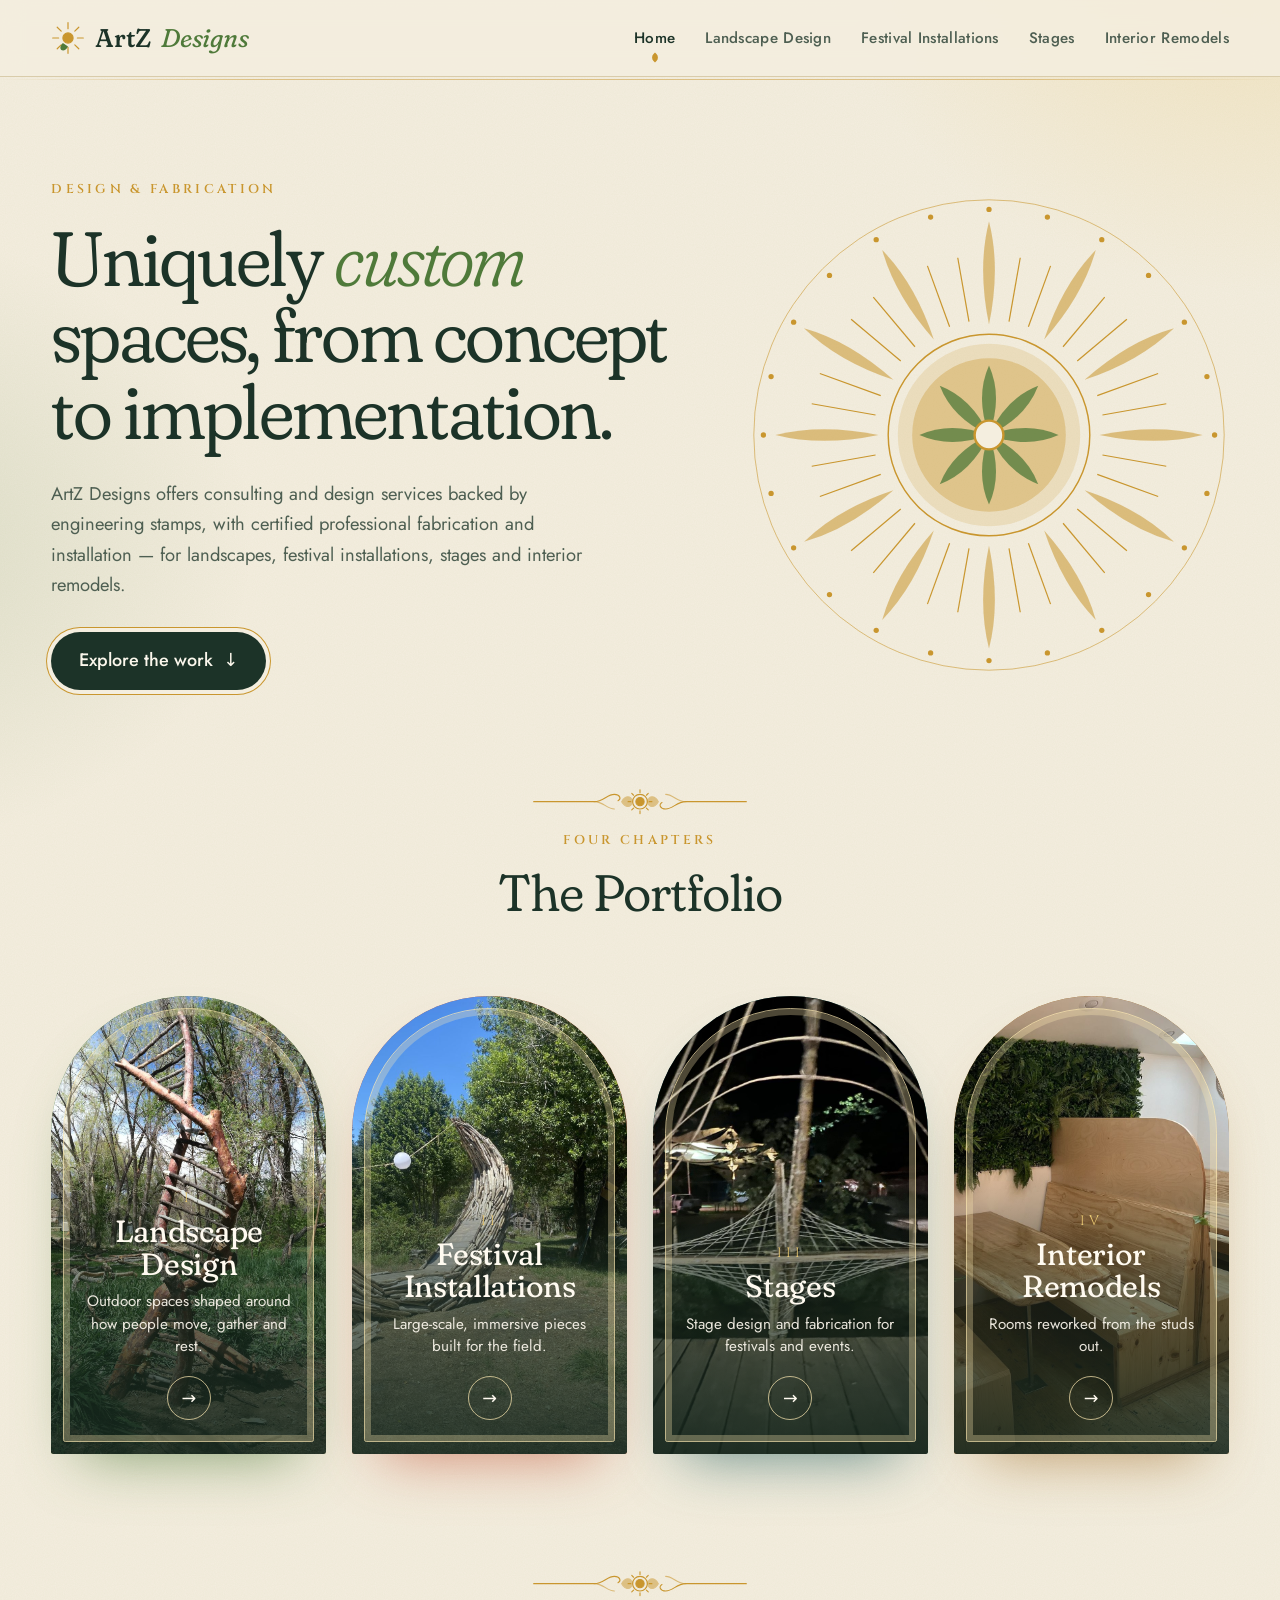
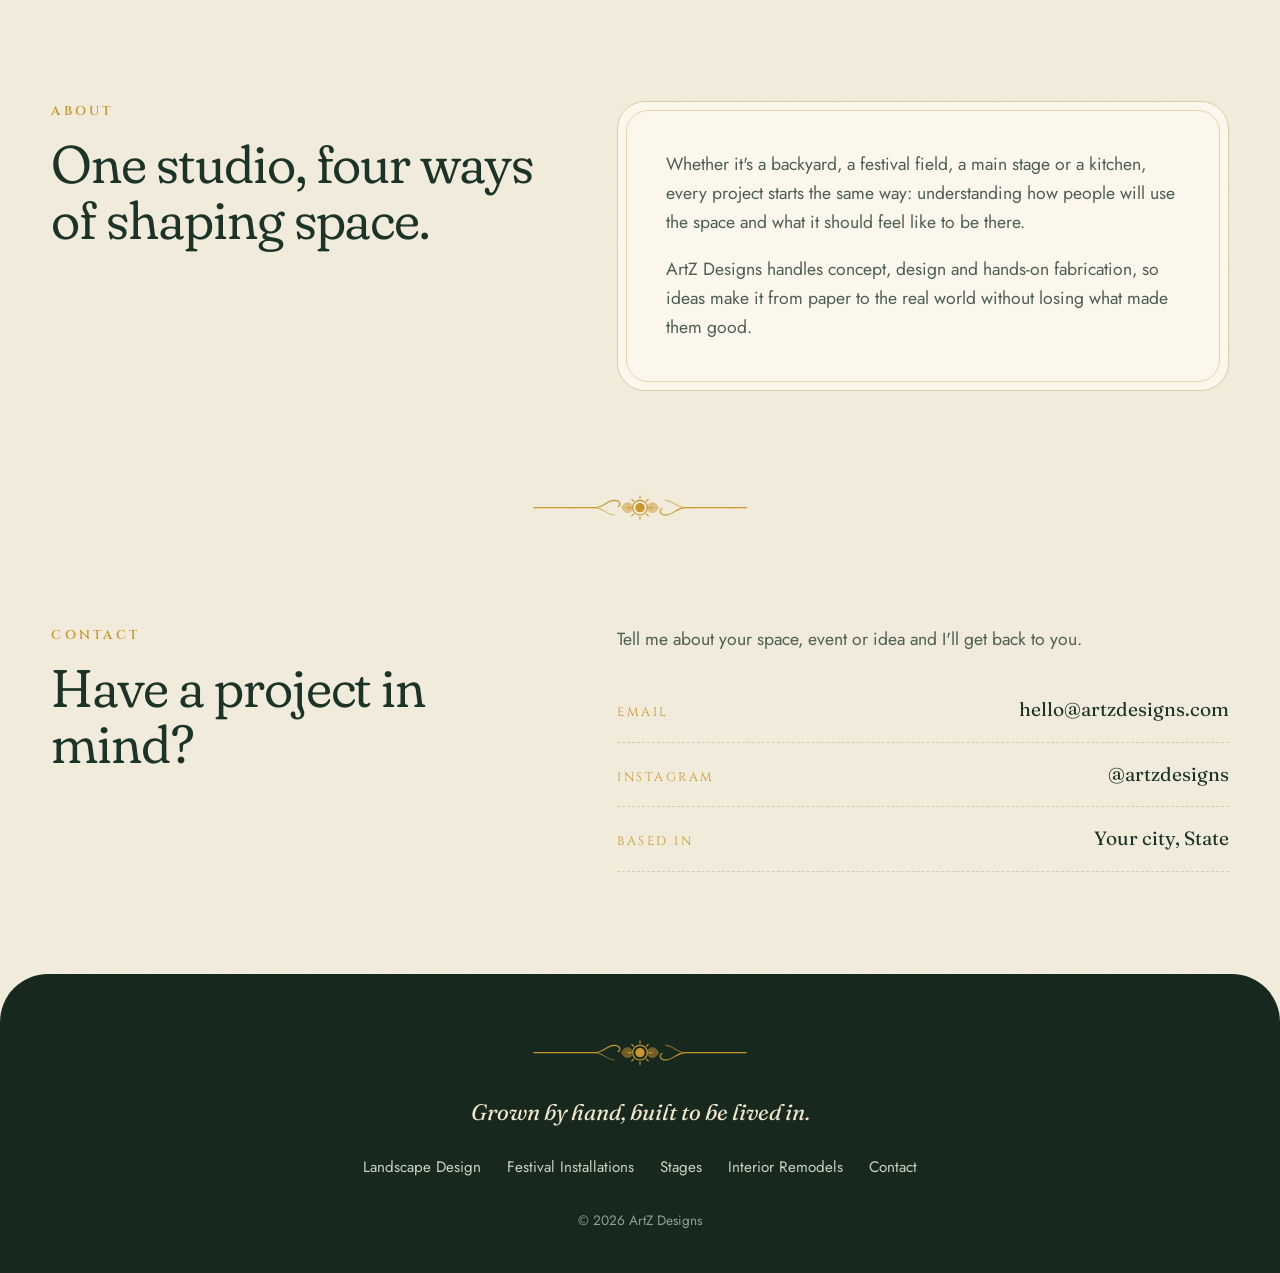
==== commit 68cbe41b: "Home intro: ArtZ name, Design & Fabrication label, new headline and services copy Co-Authored-By: Cl" ====
--- a/artz-designs/index.html
+++ b/artz-designs/index.html
@@ -3,8 +3,8 @@
 <head>
   <meta charset="utf-8">
   <meta name="viewport" content="width=device-width, initial-scale=1">
-  <title>Artz Designs — Landscapes, Installations, Stages & Interiors</title>
-  <meta name="description" content="Portfolio of Artz Designs: landscape design, festival installations, stage design and interior remodels.">
+  <title>ArtZ Designs — Custom Design & Fabrication</title>
+  <meta name="description" content="ArtZ Designs: consulting, stamped design, and certified fabrication and installation for landscapes, festival installations, stages and interiors.">
   <meta name="theme-color" content="#f4eedf">
   <link rel="preconnect" href="https://fonts.googleapis.com">
   <link rel="preconnect" href="https://fonts.gstatic.com" crossorigin>
@@ -20,7 +20,7 @@
           <path d="M0 -18 V-11 M0 11 V18 M-18 0 H-11 M11 0 H18 M-12.7 -12.7 L-8 -8 M8 8 L12.7 12.7 M12.7 -12.7 L8 -8 M-8 8 L-12.7 12.7" stroke-linecap="round"/>
           <path d="M-6 6 C-14 14 -4 19 0 10" fill="#4f7a3a" stroke="none"/>
         </svg>
-        Artz <span>Designs</span>
+        ArtZ <span>Designs</span>
       </a>
       <button class="menu-btn" aria-label="Menu" aria-expanded="false"><span></span></button>
       <ul class="nav">
@@ -36,10 +36,10 @@
   <main class="wrap">
     <section class="hero">
       <div>
-        <div class="eyebrow">Design &amp; Build Studio</div>
-        <h1>Spaces that grow toward the <em>light</em>.</h1>
-        <p>Artz Designs creates landscapes, festival installations, stages and interior remodels —
-        where living materials, handcraft and ornament meet, from the first sketch to the final build.</p>
+        <div class="eyebrow">Design &amp; Fabrication</div>
+        <h1>Uniquely <em>custom</em> spaces, from concept to implementation.</h1>
+        <p>ArtZ Designs offers consulting and design services backed by engineering stamps, with certified
+        professional fabrication and installation — for landscapes, festival installations, stages and interior remodels.</p>
         <a class="btn" href="#work">Explore the work <span aria-hidden="true">&darr;</span></a>
       </div>
       <svg class="sun" viewBox="-200 -200 400 400" aria-hidden="true">
@@ -123,7 +123,7 @@
       <div class="body about-panel">
         <p>Whether it's a backyard, a festival field, a main stage or a kitchen, every project starts
         the same way: understanding how people will use the space and what it should feel like to be there.</p>
-        <p>Artz Designs handles concept, design and hands-on fabrication, so ideas make it from paper to
+        <p>ArtZ Designs handles concept, design and hands-on fabrication, so ideas make it from paper to
         the real world without losing what made them good.</p>
       </div>
     </section>
@@ -177,7 +177,7 @@
         <a href="interior-remodels.html">Interior Remodels</a>
         <a href="index.html#contact">Contact</a>
       </nav>
-      <small>&copy; <span id="year"></span> Artz Designs</small>
+      <small>&copy; <span id="year"></span> ArtZ Designs</small>
     </div>
   </footer>
 
--- a/artz-designs/css/style.css
+++ b/artz-designs/css/style.css
@@ -1,5 +1,5 @@
 /* ==========================================================
-   Artz Designs — solarpunk × ornamental portfolio styles
+   ArtZ Designs — solarpunk × ornamental portfolio styles
    ========================================================== */
 
 :root {
@@ -129,7 +129,7 @@
 }
 .hero h1 {
   font-family: var(--serif); font-weight: 350;
-  font-size: clamp(2.8rem, 7.4vw, 6.2rem);
+  font-size: clamp(2.6rem, 6vw, 5rem);
   line-height: 1; letter-spacing: -0.03em;
   margin: 20px 0 28px;
 }
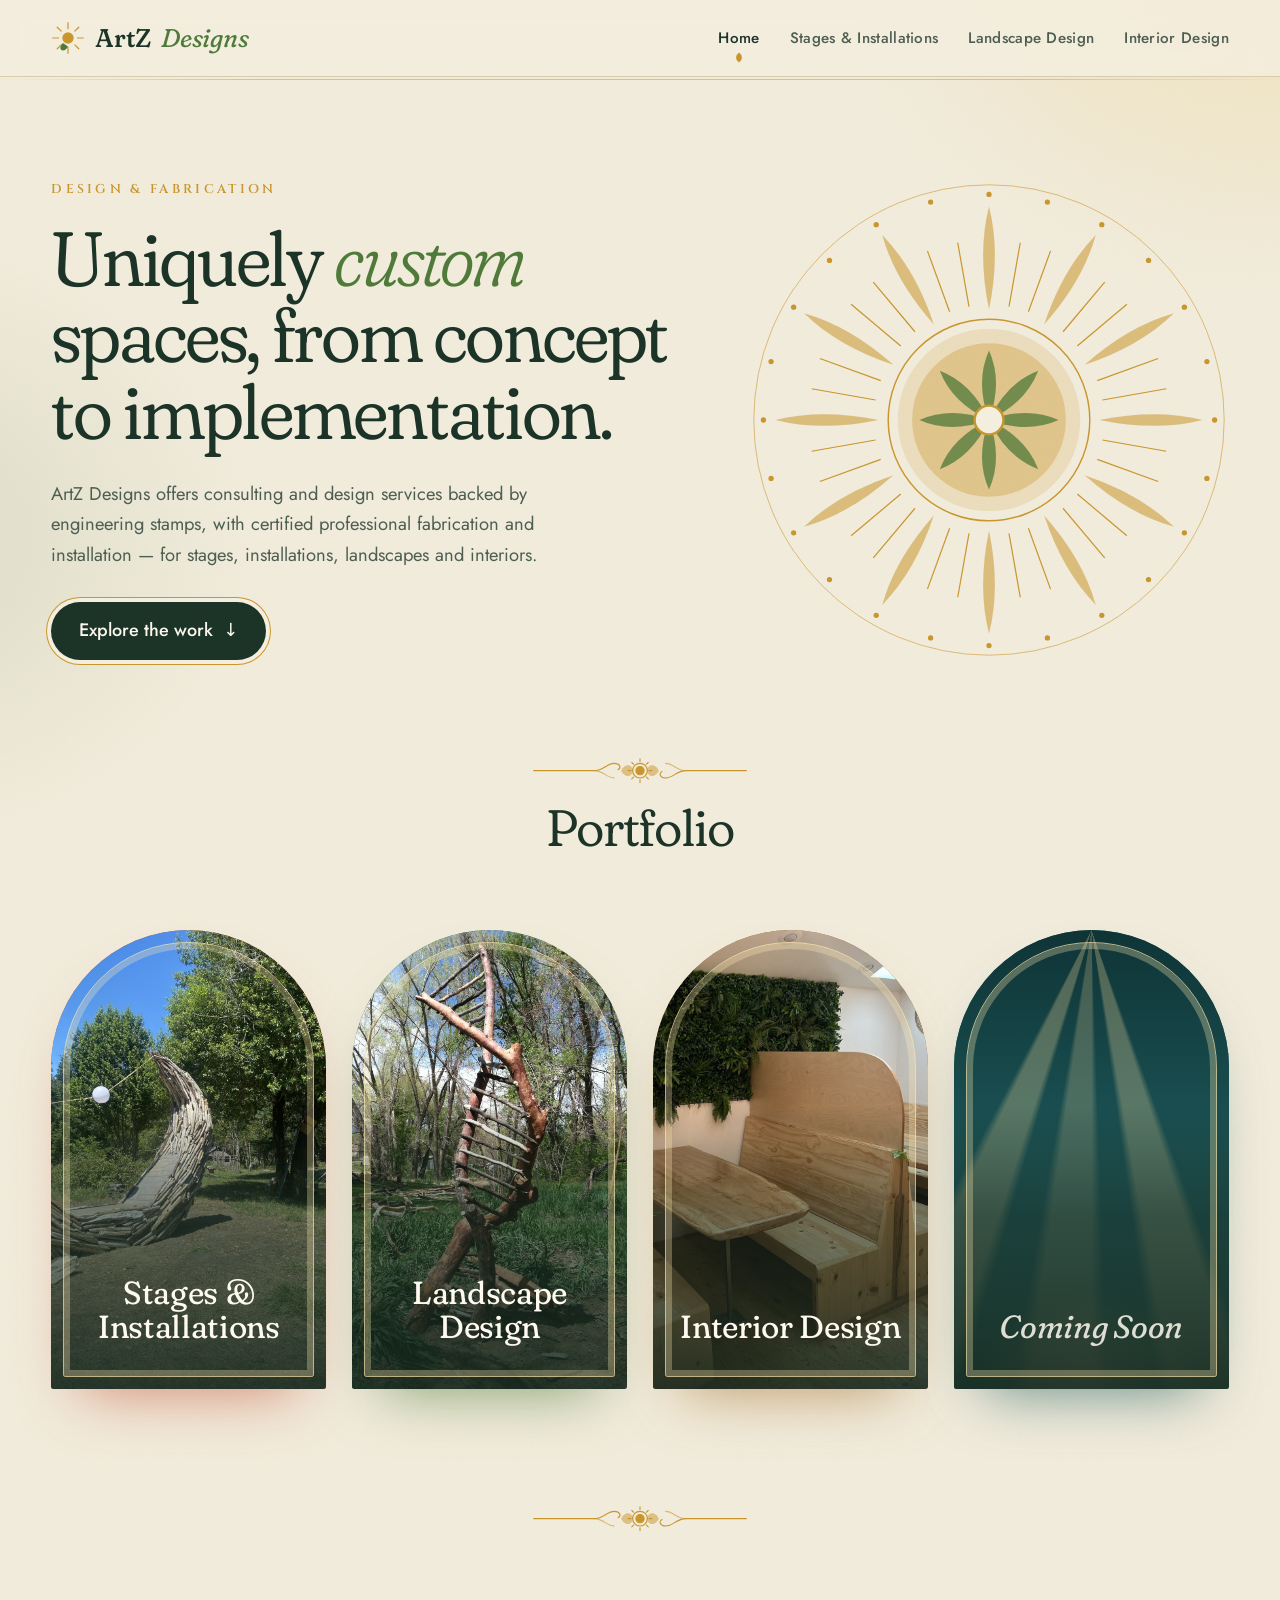
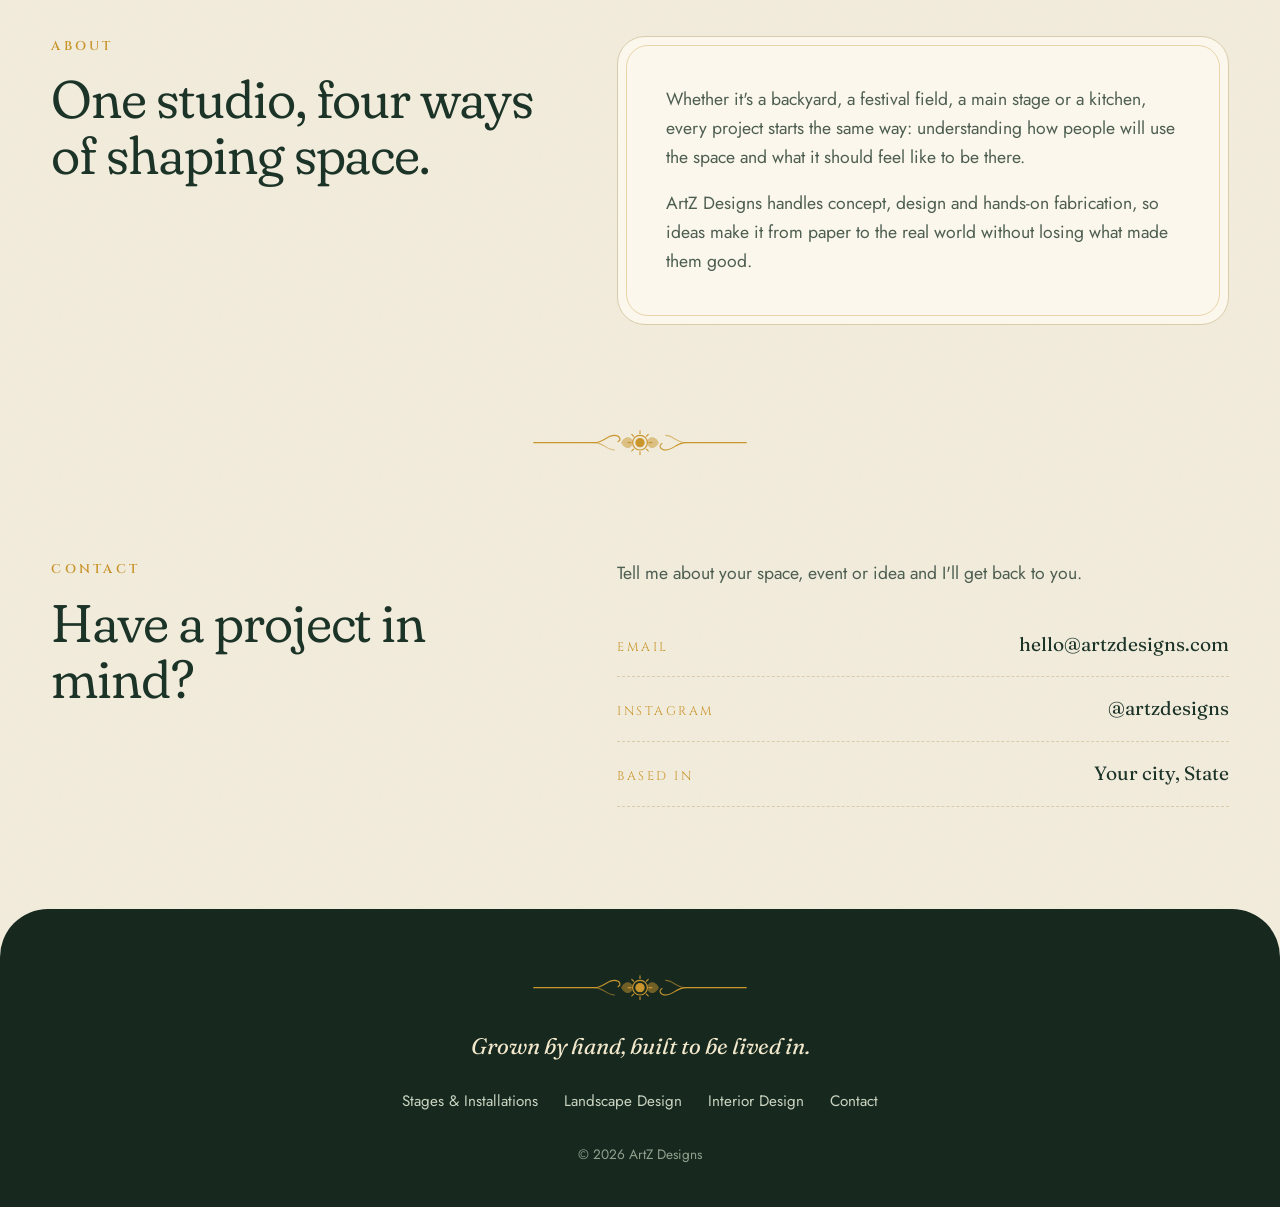
==== commit bf974069: "Restructure portfolio: Stages & Installations, Landscape Design, Interior Design Merge Stages and Fe" ====
--- a/artz-designs/index.html
+++ b/artz-designs/index.html
@@ -4,7 +4,7 @@
   <meta charset="utf-8">
   <meta name="viewport" content="width=device-width, initial-scale=1">
   <title>ArtZ Designs — Custom Design & Fabrication</title>
-  <meta name="description" content="ArtZ Designs: consulting, stamped design, and certified fabrication and installation for landscapes, festival installations, stages and interiors.">
+  <meta name="description" content="ArtZ Designs: consulting, stamped design, and certified fabrication and installation for stages, installations, landscapes and interiors.">
   <meta name="theme-color" content="#f4eedf">
   <link rel="preconnect" href="https://fonts.googleapis.com">
   <link rel="preconnect" href="https://fonts.gstatic.com" crossorigin>
@@ -25,10 +25,9 @@
       <button class="menu-btn" aria-label="Menu" aria-expanded="false"><span></span></button>
       <ul class="nav">
         <li><a href="index.html" aria-current="page">Home</a></li>
+        <li><a href="stages-installations.html">Stages &amp; Installations</a></li>
         <li><a href="landscape-design.html">Landscape Design</a></li>
-        <li><a href="festival-installations.html">Festival Installations</a></li>
-        <li><a href="stages.html">Stages</a></li>
-        <li><a href="interior-remodels.html">Interior Remodels</a></li>
+        <li><a href="interior-design.html">Interior Design</a></li>
       </ul>
     </div>
   </header>
@@ -39,7 +38,7 @@
         <div class="eyebrow">Design &amp; Fabrication</div>
         <h1>Uniquely <em>custom</em> spaces, from concept to implementation.</h1>
         <p>ArtZ Designs offers consulting and design services backed by engineering stamps, with certified
-        professional fabrication and installation — for landscapes, festival installations, stages and interior remodels.</p>
+        professional fabrication and installation — for stages, installations, landscapes and interiors.</p>
         <a class="btn" href="#work">Explore the work <span aria-hidden="true">&darr;</span></a>
       </div>
       <svg class="sun" viewBox="-200 -200 400 400" aria-hidden="true">
@@ -69,38 +68,25 @@
         <circle cx="120" cy="16" r="8" />
         <path d="M120 3 V6 M120 26 V29 M107 16 H110 M130 16 H133 M111 7 L113 9 M127 23 L129 25 M129 7 L127 9 M111 25 L113 23"/>
       </svg>
-        <div class="eyebrow" style="margin-top:14px">Four Chapters</div>
-        <h2>The Portfolio</h2>
+        <h2>Portfolio</h2>
       </div>
       <div class="categories">
+      <a class="cat-card installations reveal" href="stages-installations.html" data-category="installations">
+        <div class="cover"></div>
+        <h2>Stages &amp; Installations</h2>
+      </a>
       <a class="cat-card landscape reveal" href="landscape-design.html" data-category="landscape">
         <div class="cover"></div>
-        <span class="num">I</span>
         <h2>Landscape Design</h2>
-        <p>Outdoor spaces shaped around how people move, gather and rest.</p>
-        <span class="go" aria-hidden="true">&rarr;</span>
       </a>
-      <a class="cat-card festival reveal" href="festival-installations.html" data-category="festival">
+      <a class="cat-card interiors reveal" href="interior-design.html" data-category="interiors">
         <div class="cover"></div>
-        <span class="num">II</span>
-        <h2>Festival Installations</h2>
-        <p>Large-scale, immersive pieces built for the field.</p>
-        <span class="go" aria-hidden="true">&rarr;</span>
+        <h2>Interior Design</h2>
       </a>
-      <a class="cat-card stages reveal" href="stages.html" data-category="stages">
+      <div class="cat-card soon reveal" aria-label="New category coming soon">
         <div class="cover"></div>
-        <span class="num">III</span>
-        <h2>Stages</h2>
-        <p>Stage design and fabrication for festivals and events.</p>
-        <span class="go" aria-hidden="true">&rarr;</span>
-      </a>
-      <a class="cat-card interiors reveal" href="interior-remodels.html" data-category="interiors">
-        <div class="cover"></div>
-        <span class="num">IV</span>
-        <h2>Interior Remodels</h2>
-        <p>Rooms reworked from the studs out.</p>
-        <span class="go" aria-hidden="true">&rarr;</span>
-      </a>
+        <h2>Coming Soon</h2>
+      </div>
       </div>
     </section>
 
@@ -171,10 +157,9 @@
       </svg>
       <p class="tag">Grown by hand, built to be lived in.</p>
       <nav>
+        <a href="stages-installations.html">Stages &amp; Installations</a>
         <a href="landscape-design.html">Landscape Design</a>
-        <a href="festival-installations.html">Festival Installations</a>
-        <a href="stages.html">Stages</a>
-        <a href="interior-remodels.html">Interior Remodels</a>
+        <a href="interior-design.html">Interior Design</a>
         <a href="index.html#contact">Contact</a>
       </nav>
       <small>&copy; <span id="year"></span> ArtZ Designs</small>
--- a/artz-designs/css/style.css
+++ b/artz-designs/css/style.css
@@ -175,7 +175,7 @@
   position: relative; display: flex; flex-direction: column; justify-content: flex-end; align-items: center;
   text-align: center;
   aspect-ratio: 3 / 5; min-height: 380px;
-  padding: 0 26px 34px;
+  padding: 0 22px 44px;
   border-radius: var(--arch); overflow: hidden;
   text-decoration: none; color: #fffaf0;
   background: var(--c); isolation: isolate;
@@ -184,6 +184,9 @@
 }
 @media (max-width: 560px) { .cat-card { aspect-ratio: 4 / 5; } }
 .cat-card:hover { transform: translateY(-6px); }
+.cat-card.soon { cursor: default; }
+.cat-card.soon:hover { transform: none; }
+.cat-card.soon h2 { opacity: .85; font-style: italic; }
 .cat-card .cover {
   position: absolute; inset: 0; z-index: -2;
   background-size: cover; background-position: center;
@@ -203,8 +206,8 @@
 .cat-card .num { font-family: var(--caps); font-size: .85rem; letter-spacing: .3em; color: var(--gold-soft); }
 .cat-card h2 {
   font-family: var(--serif); font-weight: 400;
-  font-size: clamp(1.7rem, 2.4vw, 2.2rem); line-height: 1.05; letter-spacing: -0.01em;
-  margin: 6px 0 10px;
+  font-size: clamp(1.8rem, 2.5vw, 2.3rem); line-height: 1.08; letter-spacing: -0.01em;
+  margin: 0;
 }
 .cat-card p { font-size: .95rem; opacity: .9; line-height: 1.5; }
 .cat-card .go {
@@ -215,8 +218,8 @@
 .cat-card:hover .go { background: var(--gold-soft); color: var(--forest); border-color: var(--gold-soft); }
 
 .cat-card.landscape { --c: var(--landscape); }
-.cat-card.festival  { --c: var(--festival); }
-.cat-card.stages    { --c: var(--stages); }
+.cat-card.installations { --c: var(--festival); }
+.cat-card.soon      { --c: var(--stages); }
 .cat-card.interiors { --c: var(--interiors); }
 
 /* Illustrated covers used until real images are added */
@@ -228,13 +231,13 @@
     radial-gradient(160% 50% at 50% 110%, #5f8f45 0 60%, transparent 61%),
     linear-gradient(#f2d79a, #b8d09a 70%);
 }
-.cat-card.festival .cover:not([style]) {
+.cat-card.installations .cover:not([style]) {
   background:
     radial-gradient(circle at 50% 26%, #ffe2a0 0 8%, transparent 9%),
     repeating-conic-gradient(from 0deg at 50% 26%, #e07a4a 0 7.5deg, #c2553a 7.5deg 15deg),
     #c2553a;
 }
-.cat-card.stages .cover:not([style]) {
+.cat-card.soon .cover:not([style]) {
   background:
     radial-gradient(60% 30% at 50% 100%, rgba(255,226,160,.45), transparent 70%),
     conic-gradient(from 150deg at 50% 0%, transparent 0 10deg, rgba(255,226,160,.28) 12deg 20deg, transparent 22deg 28deg, rgba(255,226,160,.22) 30deg 38deg, transparent 40deg 46deg, rgba(255,226,160,.28) 48deg 56deg, transparent 58deg),
@@ -294,8 +297,7 @@
 .page-hero p { max-width: 58ch; margin: 0 auto; color: var(--ink-soft); font-size: 1.12rem; }
 
 body.landscape { --c: var(--landscape); }
-body.festival  { --c: var(--festival); }
-body.stages    { --c: var(--stages); }
+body.installations { --c: var(--festival); }
 body.interiors { --c: var(--interiors); }
 
 /* Masonry gallery */
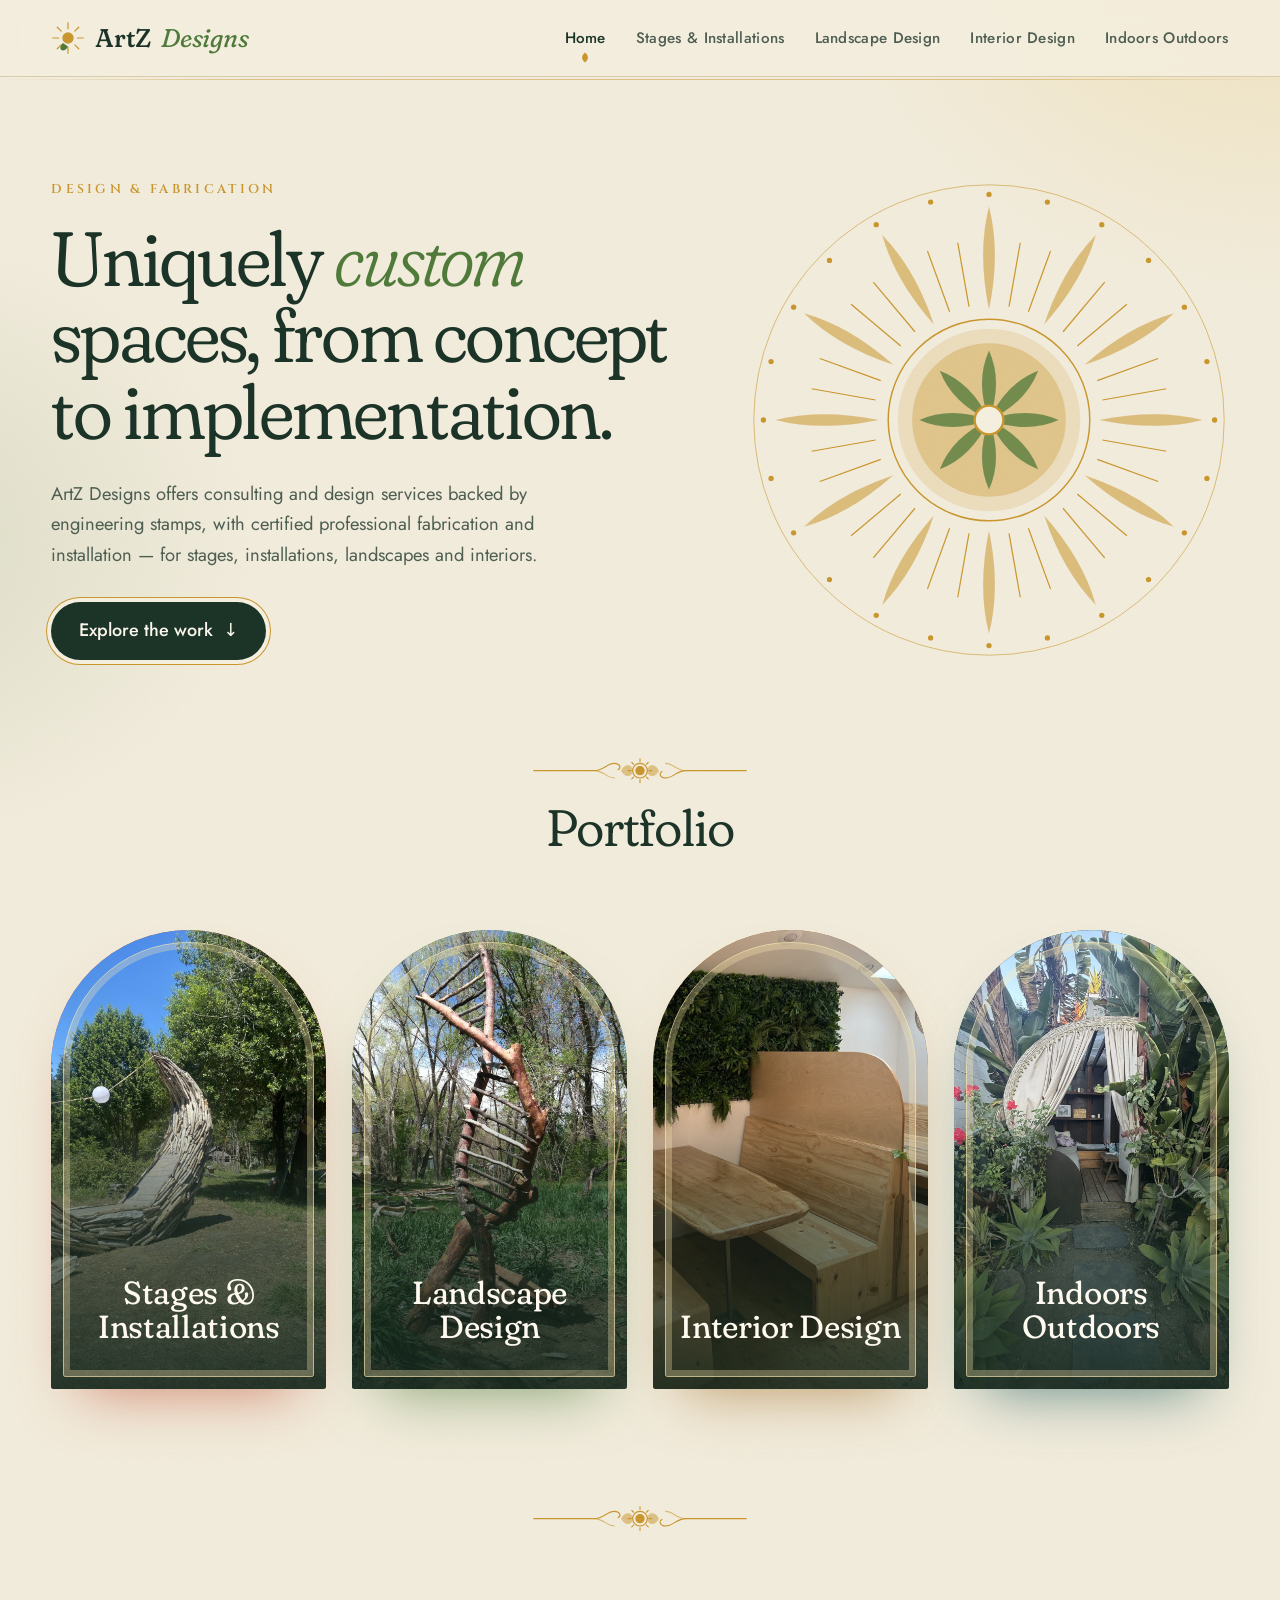
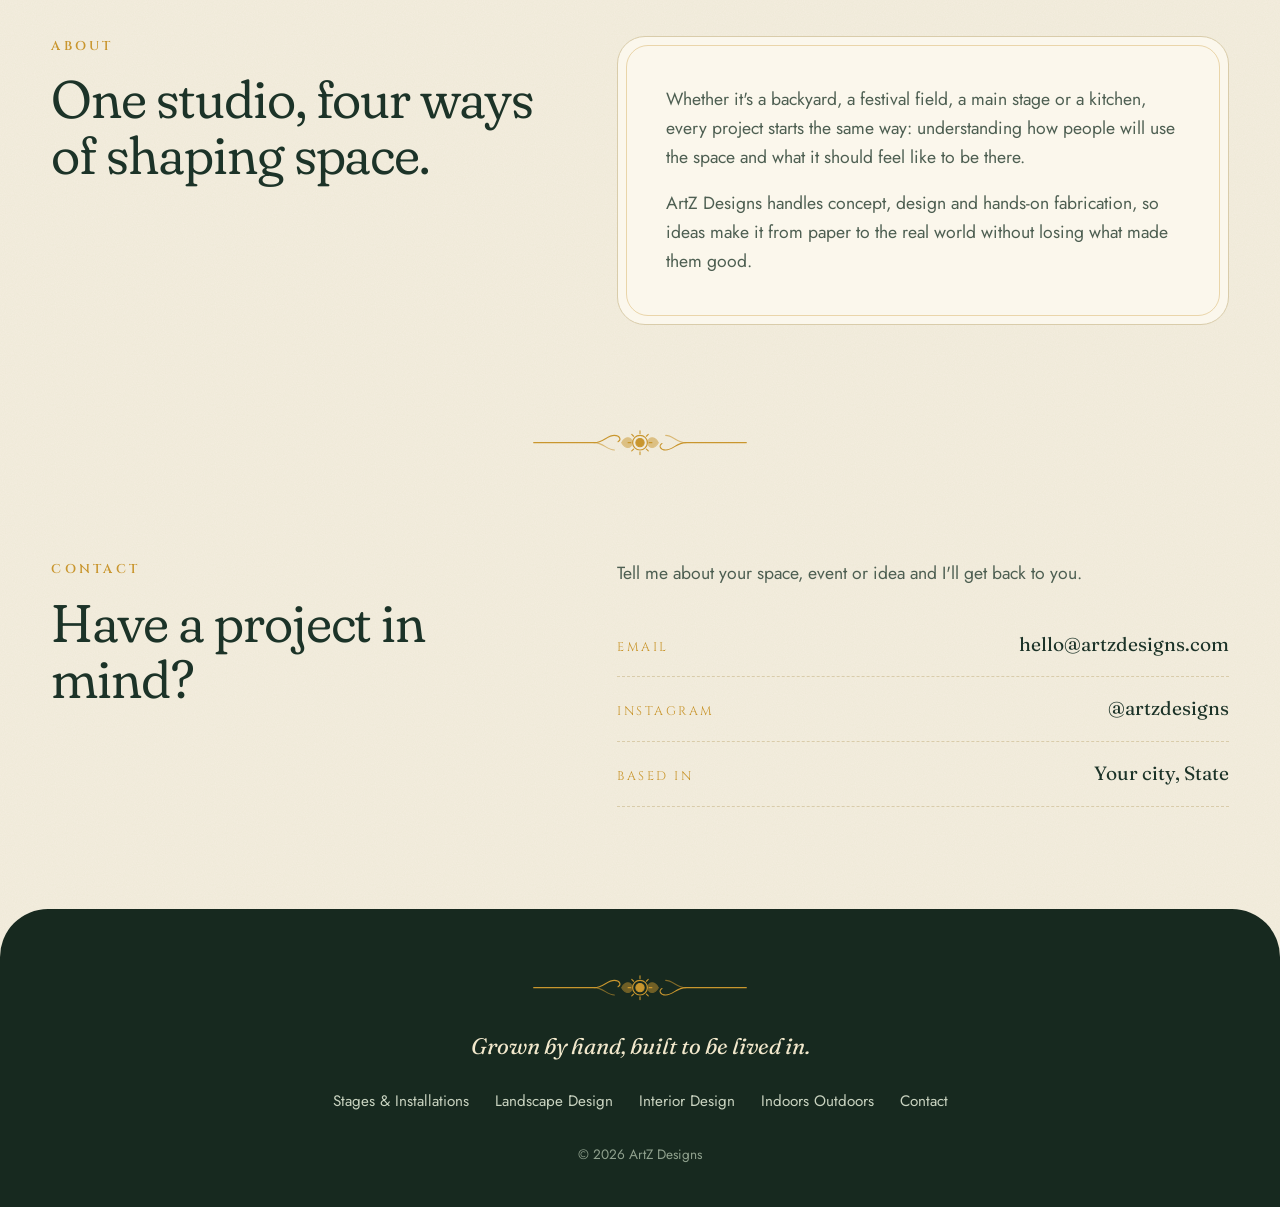
==== commit 95aea315: "Add Indoors Outdoors page and golden-hour teardrop view New fourth category with the Garden Moon Noo" ====
--- a/artz-designs/index.html
+++ b/artz-designs/index.html
@@ -28,6 +28,7 @@
         <li><a href="stages-installations.html">Stages &amp; Installations</a></li>
         <li><a href="landscape-design.html">Landscape Design</a></li>
         <li><a href="interior-design.html">Interior Design</a></li>
+        <li><a href="indoors-outdoors.html">Indoors Outdoors</a></li>
       </ul>
     </div>
   </header>
@@ -83,10 +84,10 @@
         <div class="cover"></div>
         <h2>Interior Design</h2>
       </a>
-      <div class="cat-card soon reveal" aria-label="New category coming soon">
+      <a class="cat-card indoorsoutdoors reveal" href="indoors-outdoors.html" data-category="indoorsoutdoors">
         <div class="cover"></div>
-        <h2>Coming Soon</h2>
-      </div>
+        <h2>Indoors Outdoors</h2>
+      </a>
       </div>
     </section>
 
@@ -160,6 +161,7 @@
         <a href="stages-installations.html">Stages &amp; Installations</a>
         <a href="landscape-design.html">Landscape Design</a>
         <a href="interior-design.html">Interior Design</a>
+        <a href="indoors-outdoors.html">Indoors Outdoors</a>
         <a href="index.html#contact">Contact</a>
       </nav>
       <small>&copy; <span id="year"></span> ArtZ Designs</small>
--- a/artz-designs/css/style.css
+++ b/artz-designs/css/style.css
@@ -107,7 +107,7 @@
 .menu-open .menu-btn span::before { top: 0; transform: rotate(45deg); }
 .menu-open .menu-btn span::after { top: 0; width: 24px; transform: rotate(-45deg); }
 
-@media (max-width: 900px) {
+@media (max-width: 1000px) {
   .menu-btn { display: block; }
   .nav {
     position: fixed; inset: 76px 0 auto 0;
@@ -219,7 +219,7 @@
 
 .cat-card.landscape { --c: var(--landscape); }
 .cat-card.installations { --c: var(--festival); }
-.cat-card.soon      { --c: var(--stages); }
+.cat-card.indoorsoutdoors { --c: var(--stages); }
 .cat-card.interiors { --c: var(--interiors); }
 
 /* Illustrated covers used until real images are added */
@@ -237,7 +237,7 @@
     repeating-conic-gradient(from 0deg at 50% 26%, #e07a4a 0 7.5deg, #c2553a 7.5deg 15deg),
     #c2553a;
 }
-.cat-card.soon .cover:not([style]) {
+.cat-card.indoorsoutdoors .cover:not([style]) {
   background:
     radial-gradient(60% 30% at 50% 100%, rgba(255,226,160,.45), transparent 70%),
     conic-gradient(from 150deg at 50% 0%, transparent 0 10deg, rgba(255,226,160,.28) 12deg 20deg, transparent 22deg 28deg, rgba(255,226,160,.22) 30deg 38deg, transparent 40deg 46deg, rgba(255,226,160,.28) 48deg 56deg, transparent 58deg),
@@ -298,6 +298,7 @@
 
 body.landscape { --c: var(--landscape); }
 body.installations { --c: var(--festival); }
+body.indoorsoutdoors { --c: var(--stages); }
 body.interiors { --c: var(--interiors); }
 
 /* Masonry gallery */
@@ -344,6 +345,68 @@
   border-radius: 0 80% 0 80%;
 }
 
+/* Project rows (Stages & Installations) */
+.gallery.projects {
+  columns: auto; display: flex; flex-direction: column;
+  gap: clamp(56px, 9vw, 120px);
+}
+.project {
+  display: grid; grid-template-columns: 1.35fr 1fr; align-items: center;
+  gap: clamp(24px, 5vw, 72px);
+}
+.project:nth-child(even) .project-media { order: 2; }
+.project:nth-child(even) { grid-template-columns: 1fr 1.35fr; }
+.project-media {
+  position: relative; display: block; width: 100%; padding: 0; border: 0; cursor: zoom-in;
+  aspect-ratio: 4 / 3; max-height: 82vh;
+  border-radius: 28px; overflow: hidden; background: var(--paper);
+  box-shadow: 0 40px 80px -40px rgba(28, 51, 40, .45);
+  transition: box-shadow .8s ease;
+}
+.project:nth-child(odd) .project-media { border-radius: 260px 260px 28px 28px / 200px 200px 28px 28px; }
+.project-media img {
+  position: absolute; inset: 0; width: 100%; height: 100%; object-fit: cover;
+  opacity: 0; transform: scale(1.02);
+  transition: opacity .9s ease, transform 1.4s cubic-bezier(.2,.7,.2,1);
+}
+.project-media img.on { opacity: 1; transform: none; }
+.project-media::after {   /* gilded inner frame */
+  content: ""; position: absolute; inset: 12px; border-radius: inherit; pointer-events: none;
+  border: 1px solid rgba(255, 236, 180, .75);
+}
+.project-media:focus-visible { outline: 2px solid var(--c); outline-offset: 5px; }
+.project[data-mood="night"] .project-media { box-shadow: 0 40px 90px -30px rgba(70, 90, 200, .55); }
+
+.project-text .eyebrow { color: var(--gold); }
+.project-text h2 {
+  font-family: var(--serif); font-weight: 350;
+  font-size: clamp(2rem, 4vw, 3.2rem); line-height: 1.05; letter-spacing: -0.02em;
+  margin: 10px 0 16px; color: var(--ink);
+}
+.project-text p { color: var(--ink-soft); font-size: 1.08rem; }
+
+.view-toggle {
+  display: inline-flex; gap: 4px; margin-top: 26px; padding: 4px;
+  border: 1px solid var(--line); border-radius: 999px; background: var(--paper);
+}
+.view-toggle button {
+  font: inherit; font-size: .9rem; font-weight: 500; color: var(--ink-soft);
+  background: none; border: 0; border-radius: 999px; padding: 9px 18px; cursor: pointer;
+  transition: background .3s, color .3s;
+}
+.view-toggle button:hover { color: var(--ink); }
+.view-toggle button[aria-pressed="true"] { background: var(--ink); color: var(--paper); }
+.project[data-mood="night"] .view-toggle button[aria-pressed="true"] { background: #1d2547; color: #e8ecff; }
+.view-note {
+  margin-top: 16px; padding-left: 16px; border-left: 2px solid var(--gold);
+  font-family: var(--serif); font-style: italic; font-size: 1.12rem !important; color: var(--ink) !important;
+}
+
+@media (max-width: 820px) {
+  .project, .project:nth-child(even) { grid-template-columns: 1fr; }
+  .project:nth-child(even) .project-media { order: 0; }
+}
+
 /* Next-category link */
 .next {
   display: flex; flex-direction: column; align-items: center; gap: 14px; text-align: center;
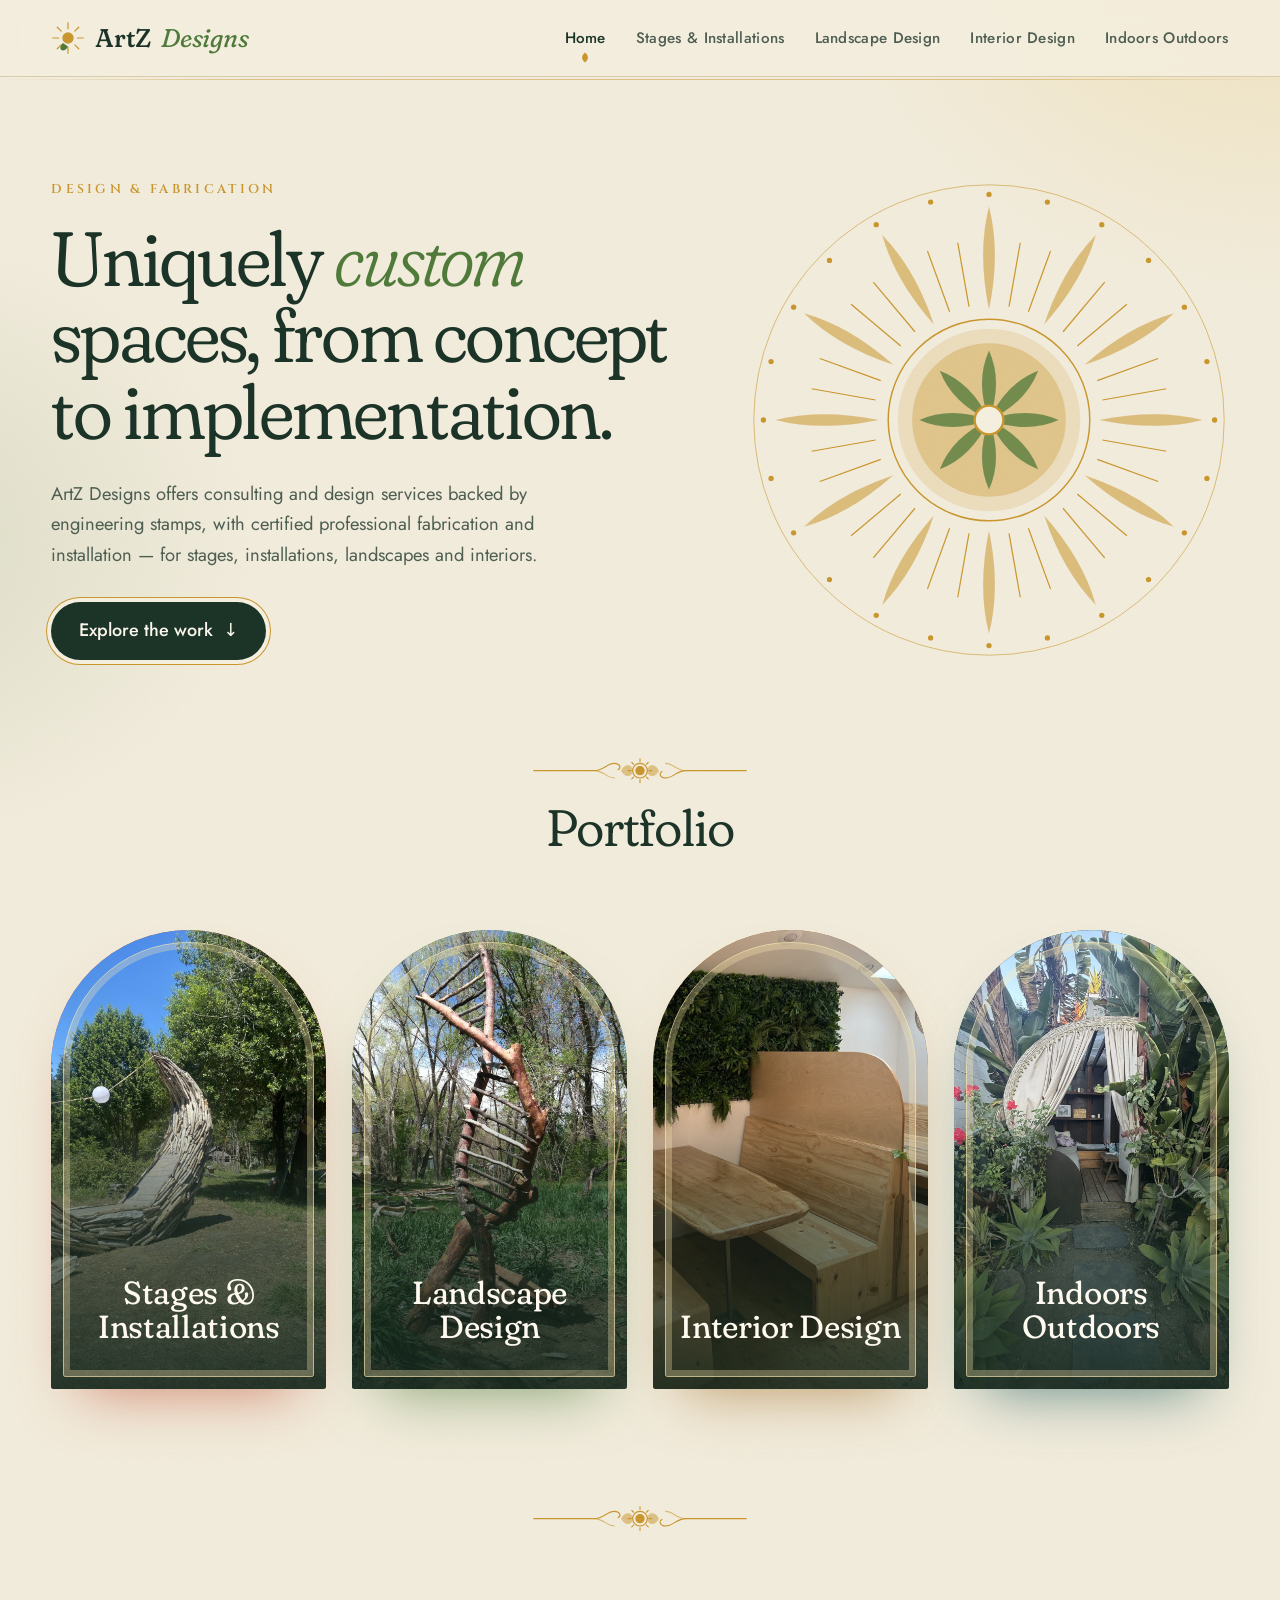
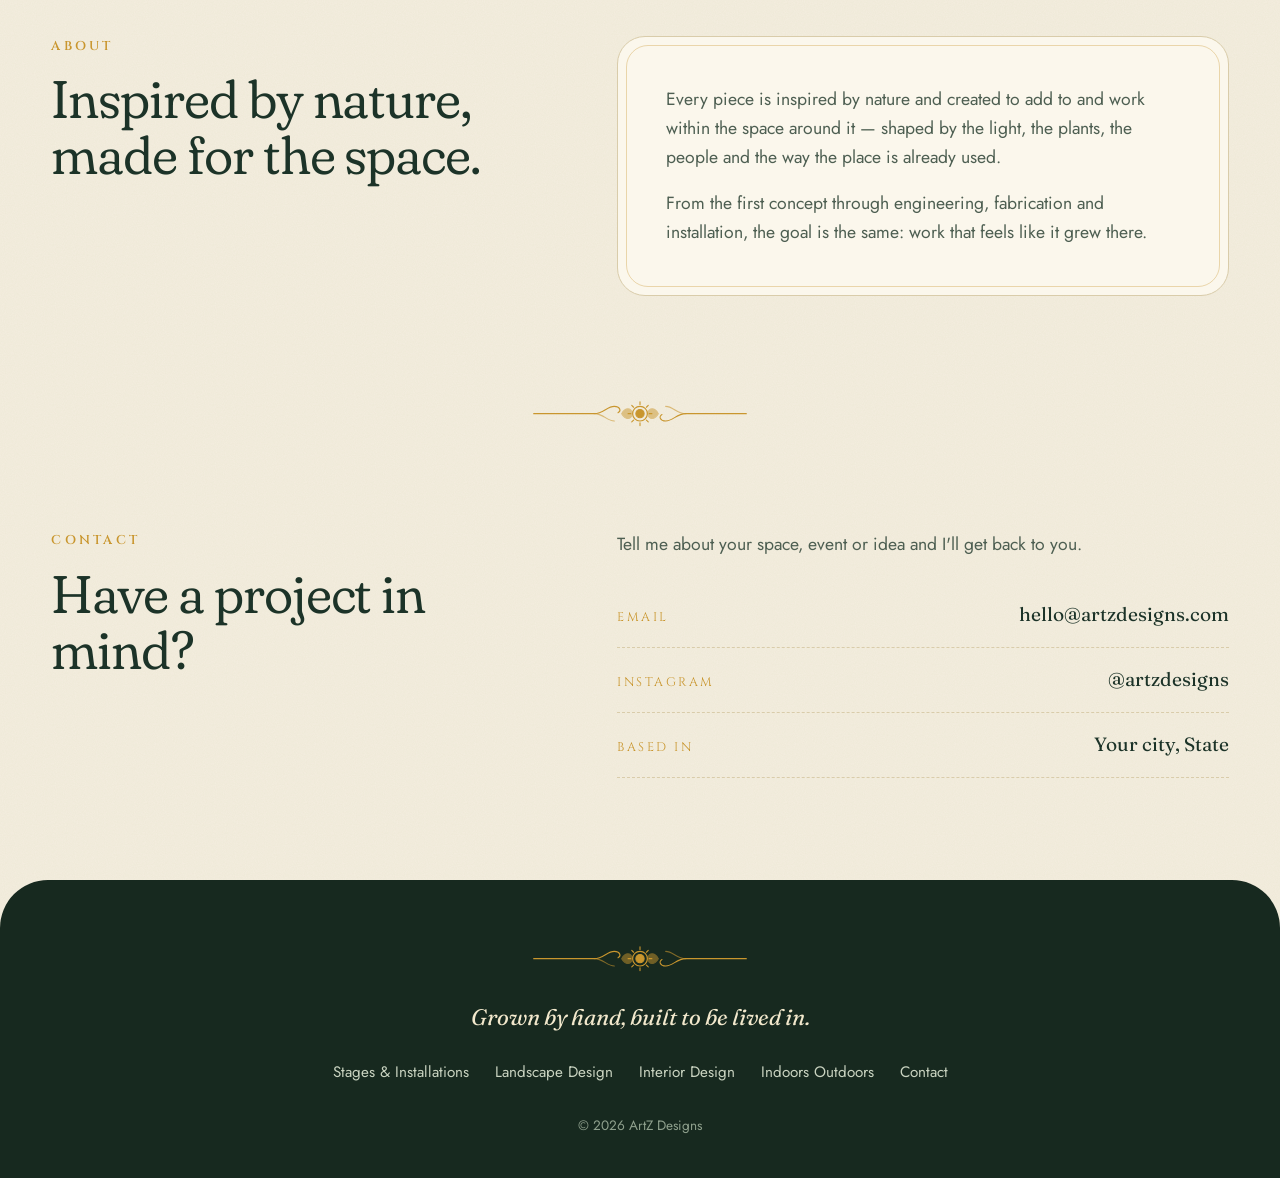
==== commit 9c5565c7: "Rewrite About section around nature-inspired, site-specific work Co-Authored-By: Claude Opus 5.5 <no" ====
--- a/artz-designs/index.html
+++ b/artz-designs/index.html
@@ -105,13 +105,13 @@
     <section class="split" id="about">
       <div>
         <div class="eyebrow">About</div>
-        <h2>One studio, four ways of shaping space.</h2>
+        <h2>Inspired by nature, made for the space.</h2>
       </div>
       <div class="body about-panel">
-        <p>Whether it's a backyard, a festival field, a main stage or a kitchen, every project starts
-        the same way: understanding how people will use the space and what it should feel like to be there.</p>
-        <p>ArtZ Designs handles concept, design and hands-on fabrication, so ideas make it from paper to
-        the real world without losing what made them good.</p>
+        <p>Every piece is inspired by nature and created to add to and work within the space around it —
+        shaped by the light, the plants, the people and the way the place is already used.</p>
+        <p>From the first concept through engineering, fabrication and installation, the goal is the same:
+        work that feels like it grew there.</p>
       </div>
     </section>
 
--- a/artz-designs/css/style.css
+++ b/artz-designs/css/style.css
@@ -364,12 +364,12 @@
   transition: box-shadow .8s ease;
 }
 .project:nth-child(odd) .project-media { border-radius: 260px 260px 28px 28px / 200px 200px 28px 28px; }
-.project-media img {
+.project-media img, .project-media video {
   position: absolute; inset: 0; width: 100%; height: 100%; object-fit: cover;
   opacity: 0; transform: scale(1.02);
   transition: opacity .9s ease, transform 1.4s cubic-bezier(.2,.7,.2,1);
 }
-.project-media img.on { opacity: 1; transform: none; }
+.project-media .on { opacity: 1; transform: none; }
 .project-media::after {   /* gilded inner frame */
   content: ""; position: absolute; inset: 12px; border-radius: inherit; pointer-events: none;
   border: 1px solid rgba(255, 236, 180, .75);
@@ -449,6 +449,7 @@
 }
 .lightbox.open { display: flex; }
 .lightbox figure { max-width: 100%; max-height: 100%; display: flex; flex-direction: column; align-items: center; }
+.lightbox video { max-width: 100%; max-height: calc(100vh - 170px); border-radius: 12px; background: #000; }
 .lightbox img { max-width: 100%; max-height: calc(100vh - 170px); object-fit: contain; border-radius: 12px; }
 .lightbox figcaption { color: #f2e8cc; margin-top: 16px; text-align: center; max-width: 70ch; font-family: var(--serif); font-size: 1.15rem; }
 .lightbox figcaption small { display: block; font-family: var(--sans); font-size: .95rem; color: #a9b5a3; }
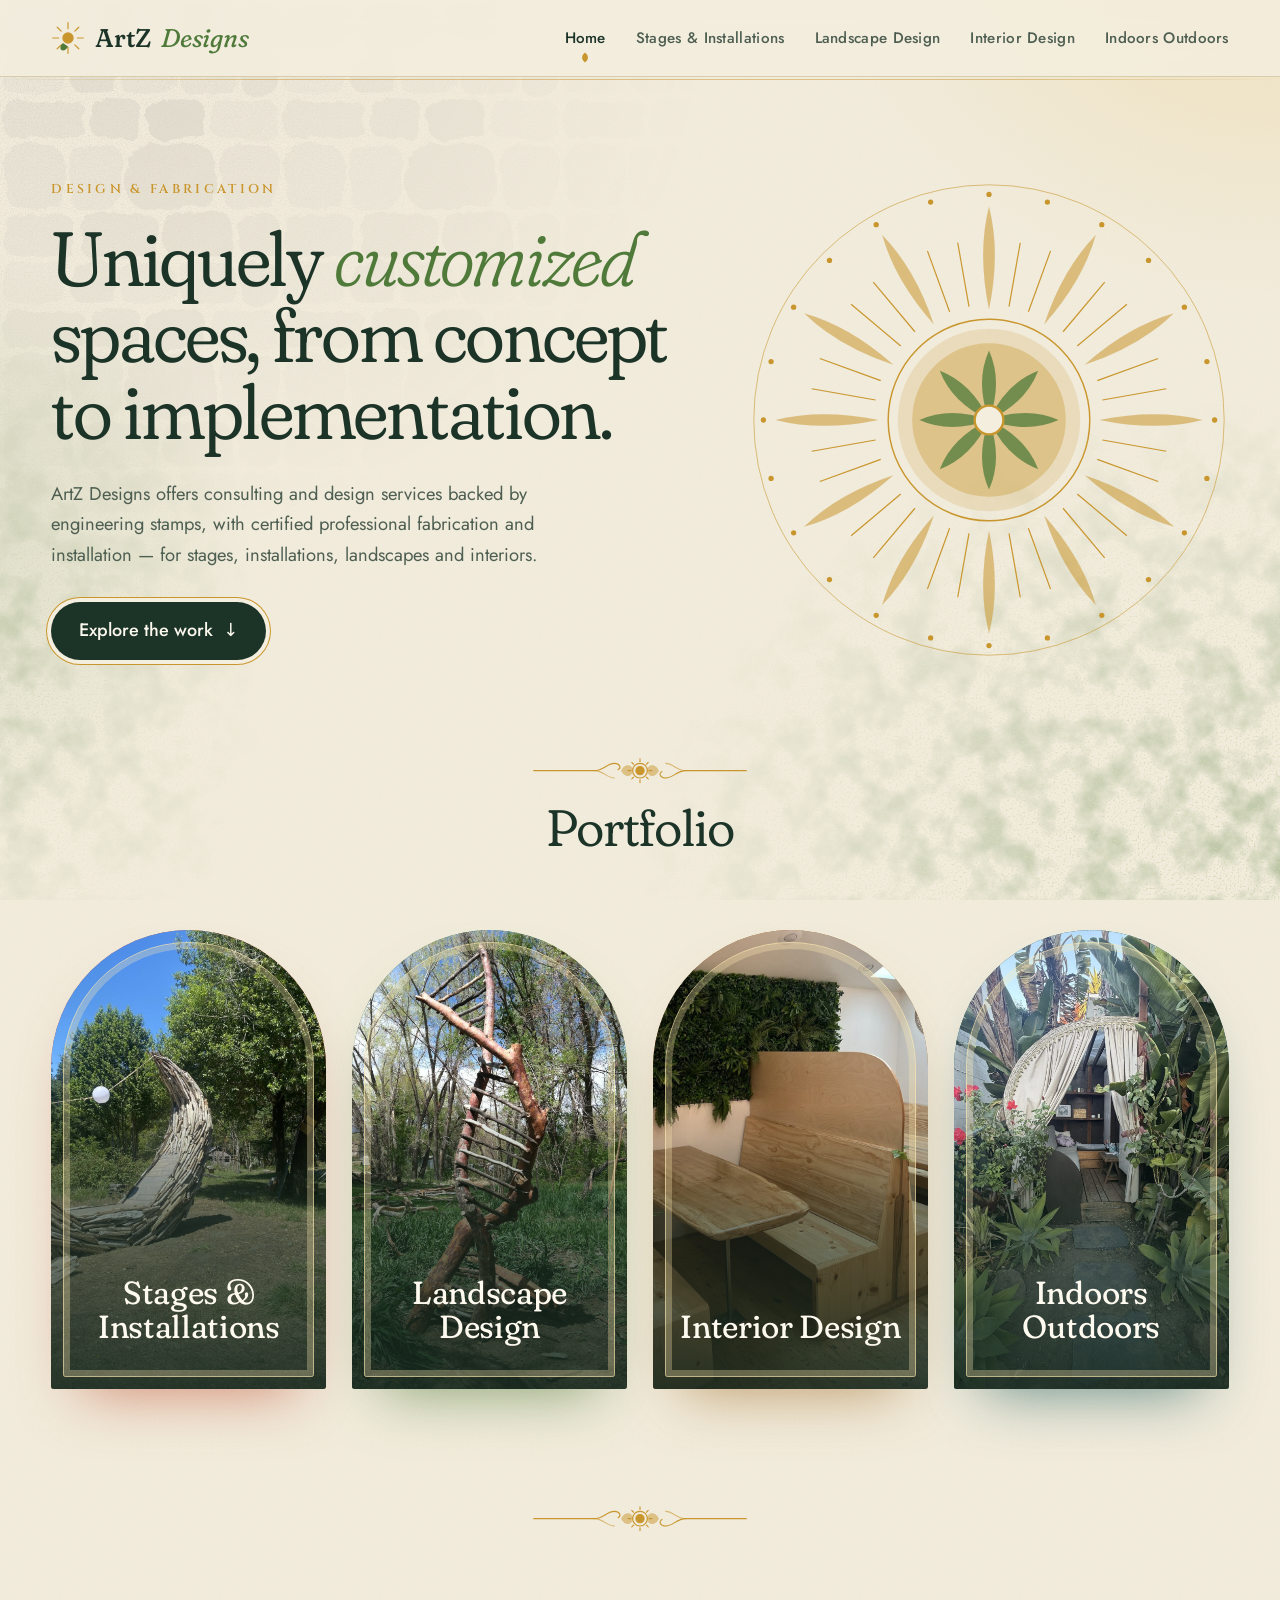
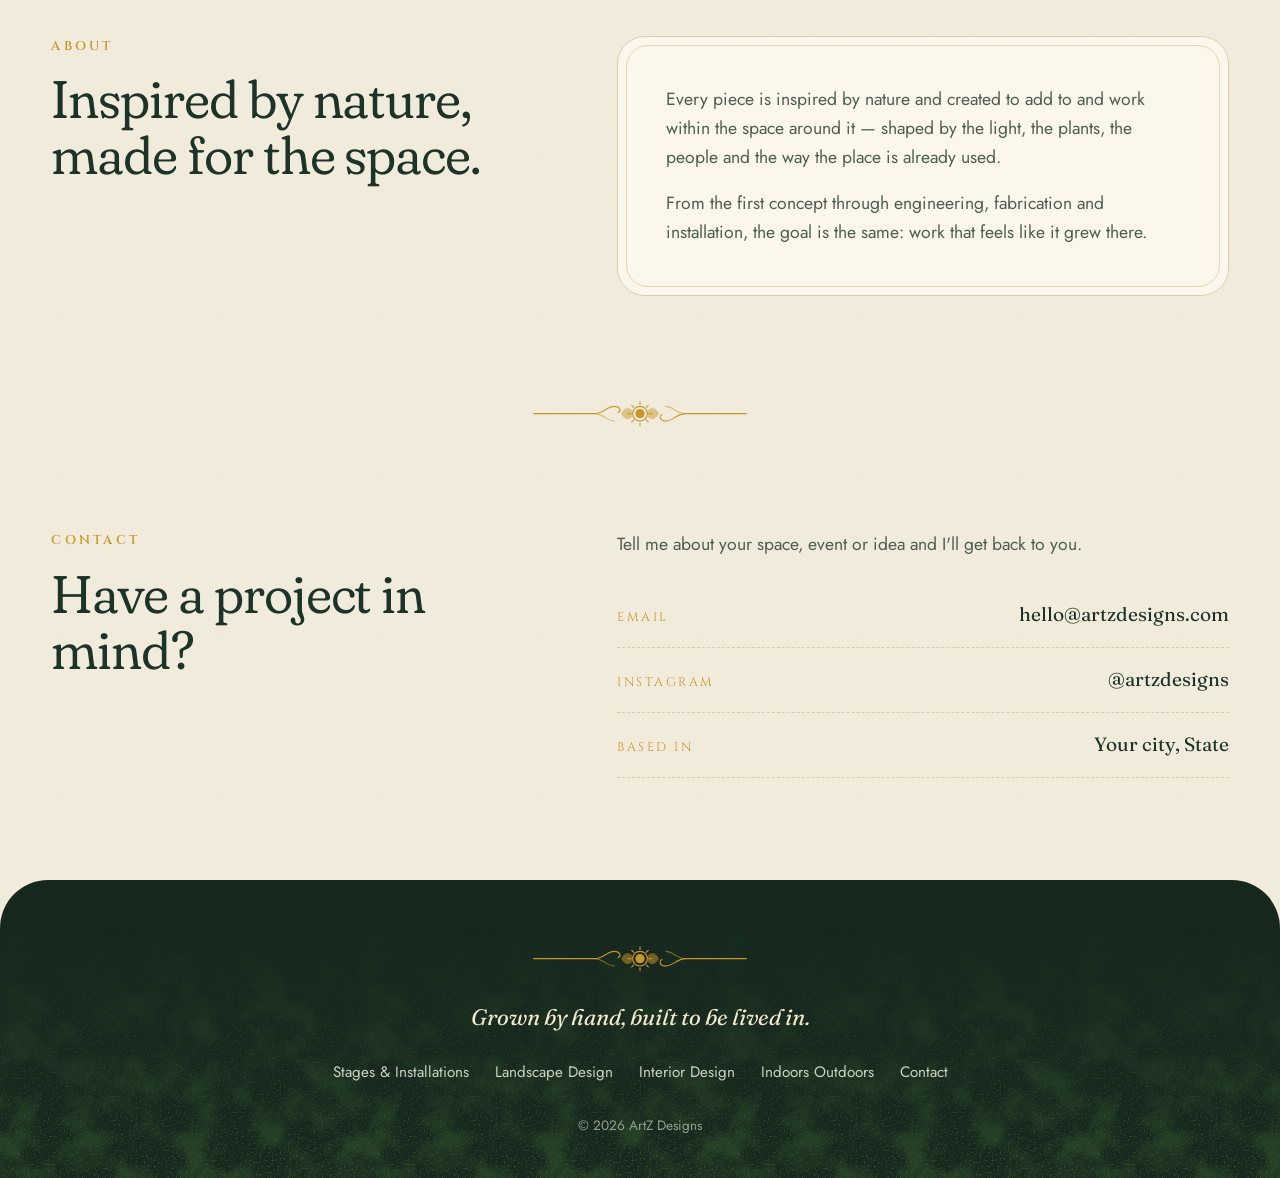
==== commit a22a82e6: "Headline: uniquely customized spaces Co-Authored-By: Claude Opus 5.5 <noreply@anthropic.com> Claude-" ====
--- a/artz-designs/index.html
+++ b/artz-designs/index.html
@@ -37,7 +37,7 @@
     <section class="hero">
       <div>
         <div class="eyebrow">Design &amp; Fabrication</div>
-        <h1>Uniquely <em>custom</em> spaces, from concept to implementation.</h1>
+        <h1>Uniquely <em>customized</em> spaces, from concept to implementation.</h1>
         <p>ArtZ Designs offers consulting and design services backed by engineering stamps, with certified
         professional fabrication and installation — for stages, installations, landscapes and interiors.</p>
         <a class="btn" href="#work">Explore the work <span aria-hidden="true">&darr;</span></a>
--- a/artz-designs/css/style.css
+++ b/artz-designs/css/style.css
@@ -468,6 +468,38 @@
   .lb-next { right: calc(50% - 64px); }
 }
 
+/* ---------- Faded material textures (stone + moss) ---------- */
+body { position: relative; isolation: isolate; }
+body::before, body::after {
+  content: ""; position: fixed; inset: 0; z-index: -1; pointer-events: none;
+}
+body::before {   /* greyscale fieldstone drifting in from the top-left */
+  background-image: url("data:image/svg+xml,%3Csvg%20xmlns%3D%27http%3A%2F%2Fwww.w3.org%2F2000%2Fsvg%27%20width%3D%27280%27%20height%3D%27210%27%3E%3Cfilter%20id%3D%27r%27%20color-interpolation-filters%3D%27sRGB%27%3E%3CfeTurbulence%20baseFrequency%3D%27.045%27%20numOctaves%3D%273%27%20seed%3D%275%27%2F%3E%3CfeDisplacementMap%20in%3D%27SourceGraphic%27%20scale%3D%277%27%2F%3E%3C%2Ffilter%3E%3Cfilter%20id%3D%27g%27%20x%3D%270%27%20y%3D%270%27%20width%3D%271%27%20height%3D%271%27%20color-interpolation-filters%3D%27sRGB%27%3E%3CfeTurbulence%20type%3D%27fractalNoise%27%20baseFrequency%3D%27.75%27%20numOctaves%3D%273%27%20stitchTiles%3D%27stitch%27%2F%3E%3CfeColorMatrix%20type%3D%27matrix%27%20values%3D%270%200%200%200%20.25%200%200%200%200%20.25%200%200%200%200%20.25%201.4%200%200%200%20-.62%27%2F%3E%3C%2Ffilter%3E%3Cg%20filter%3D%27url%28%23r%29%27%3E%3Cpath%20d%3D%27M15.8%2C4.8%20L58.2%2C3.7%20Q73.0%2C3.0%2071.1%2C17.4%20L70.9%2C30.5%20Q73.0%2C45.0%2060.6%2C45.8%20L18.3%2C44.4%20Q3.0%2C45.0%202.7%2C31.7%20L3.9%2C18.4%20Q3.0%2C3.0%2019.7%2C0.4Z%27%20fill%3D%27rgb%28160%2C160%2C160%29%27%20opacity%3D%270.75%27%2F%3E%3Cpath%20d%3D%27M92.2%2C0.2%20L141.1%2C2.6%20Q156.0%2C3.0%20158.1%2C17.8%20L156.8%2C30.3%20Q156.0%2C45.0%20142.3%2C44.7%20L92.4%2C48.0%20Q79.0%2C45.0%2082.0%2C32.3%20L80.2%2C16.6%20Q79.0%2C3.0%2092.1%2C1.7Z%27%20fill%3D%27rgb%2899%2C99%2C99%29%27%20opacity%3D%270.52%27%2F%3E%3Cpath%20d%3D%27M174.3%2C0.6%20L217.0%2C0.4%20Q233.0%2C3.0%20230.1%2C18.8%20L231.3%2C32.9%20Q233.0%2C45.0%20215.6%2C44.3%20L178.0%2C44.5%20Q162.0%2C45.0%20162.4%2C28.5%20L163.0%2C16.7%20Q162.0%2C3.0%20175.6%2C0.1Z%27%20fill%3D%27rgb%28103%2C103%2C103%29%27%20opacity%3D%270.65%27%2F%3E%3Cpath%20d%3D%27M250.0%2C1.5%20L261.3%2C0.4%20Q277.0%2C3.0%20278.8%2C14.4%20L277.4%2C31.4%20Q277.0%2C45.0%20261.8%2C46.4%20L250.1%2C45.9%20Q239.0%2C45.0%20236.7%2C31.2%20L237.3%2C14.9%20Q239.0%2C3.0%20255.1%2C4.8Z%27%20fill%3D%27rgb%28147%2C147%2C147%29%27%20opacity%3D%270.72%27%2F%3E%3Cpath%20d%3D%27M20.6%2C49.3%20L47.8%2C52.6%20Q64.0%2C51.0%2063.0%2C64.5%20L61.4%2C75.8%20Q64.0%2C93.0%2049.8%2C91.5%20L18.3%2C92.2%20Q3.0%2C93.0%202.7%2C81.1%20L2.9%2C66.1%20Q3.0%2C51.0%2019.9%2C49.1Z%27%20fill%3D%27rgb%28168%2C168%2C168%29%27%20opacity%3D%270.49%27%2F%3E%3Cpath%20d%3D%27M83.1%2C51.7%20L99.7%2C49.0%20Q113.0%2C51.0%20113.8%2C66.0%20L114.1%2C77.6%20Q113.0%2C93.0%2098.2%2C90.5%20L82.0%2C90.7%20Q70.0%2C93.0%2070.1%2C76.8%20L71.4%2C65.0%20Q70.0%2C51.0%2084.2%2C53.4Z%27%20fill%3D%27rgb%28114%2C114%2C114%29%27%20opacity%3D%270.56%27%2F%3E%3Cpath%20d%3D%27M131.8%2C52.3%20L156.7%2C49.4%20Q174.0%2C51.0%20174.4%2C67.8%20L174.7%2C77.0%20Q174.0%2C93.0%20161.8%2C91.2%20L130.8%2C91.6%20Q119.0%2C93.0%20118.7%2C75.7%20L117.1%2C64.9%20Q119.0%2C51.0%20134.1%2C48.8Z%27%20fill%3D%27rgb%28157%2C157%2C157%29%27%20opacity%3D%270.55%27%2F%3E%3Cpath%20d%3D%27M194.4%2C50.0%20L219.7%2C51.1%20Q233.0%2C51.0%20235.7%2C66.2%20L235.5%2C78.1%20Q233.0%2C93.0%20217.4%2C91.9%20L191.9%2C93.6%20Q180.0%2C93.0%20177.4%2C75.7%20L178.9%2C63.5%20Q180.0%2C51.0%20192.1%2C50.7Z%27%20fill%3D%27rgb%28141%2C141%2C141%29%27%20opacity%3D%270.5%27%2F%3E%3Cpath%20d%3D%27M254.7%2C52.4%20L264.9%2C52.8%20Q277.0%2C51.0%20279.5%2C63.4%20L278.1%2C82.1%20Q277.0%2C93.0%20265.9%2C92.5%20L254.0%2C95.2%20Q239.0%2C93.0%20239.4%2C80.4%20L238.3%2C64.8%20Q239.0%2C51.0%20253.0%2C48.5Z%27%20fill%3D%27rgb%28142%2C142%2C142%29%27%20opacity%3D%270.71%27%2F%3E%3Cpath%20d%3D%27M17.7%2C99.5%20L71.3%2C101.0%20Q85.0%2C99.0%2082.5%2C113.8%20L82.2%2C124.3%20Q85.0%2C137.0%2071.6%2C135.4%20L17.5%2C137.0%20Q3.0%2C137.0%203.7%2C126.2%20L1.5%2C109.4%20Q3.0%2C99.0%2015.1%2C100.1Z%27%20fill%3D%27rgb%28137%2C137%2C137%29%27%20opacity%3D%270.59%27%2F%3E%3Cpath%20d%3D%27M105.8%2C98.1%20L129.3%2C99.0%20Q140.0%2C99.0%20138.4%2C111.7%20L138.5%2C124.5%20Q140.0%2C137.0%20128.5%2C138.5%20L102.5%2C135.3%20Q91.0%2C137.0%2089.3%2C126.2%20L89.3%2C110.1%20Q91.0%2C99.0%20103.4%2C101.4Z%27%20fill%3D%27rgb%28120%2C120%2C120%29%27%20opacity%3D%270.63%27%2F%3E%3Cpath%20d%3D%27M162.0%2C97.7%20L188.7%2C98.7%20Q204.0%2C99.0%20202.7%2C110.6%20L203.5%2C124.5%20Q204.0%2C137.0%20190.7%2C135.9%20L161.3%2C139.9%20Q146.0%2C137.0%20145.7%2C121.1%20L143.2%2C114.5%20Q146.0%2C99.0%20156.5%2C100.3Z%27%20fill%3D%27rgb%28100%2C100%2C100%29%27%20opacity%3D%270.7%27%2F%3E%3Cpath%20d%3D%27M224.2%2C99.4%20L264.5%2C98.4%20Q277.0%2C99.0%20275.1%2C113.9%20L275.6%2C125.4%20Q277.0%2C137.0%20265.5%2C139.9%20L221.0%2C134.7%20Q210.0%2C137.0%20210.2%2C124.5%20L209.2%2C109.8%20Q210.0%2C99.0%20221.5%2C100.9Z%27%20fill%3D%27rgb%28168%2C168%2C168%29%27%20opacity%3D%270.57%27%2F%3E%3Cpath%20d%3D%27M20.5%2C141.4%20L42.4%2C143.2%20Q61.0%2C143.0%2063.7%2C163.3%20L64.0%2C184.7%20Q61.0%2C207.0%2042.8%2C208.2%20L21.6%2C206.5%20Q3.0%2C207.0%205.4%2C186.0%20L2.7%2C161.5%20Q3.0%2C143.0%2025.6%2C140.0Z%27%20fill%3D%27rgb%28155%2C155%2C155%29%27%20opacity%3D%270.64%27%2F%3E%3Cpath%20d%3D%27M87.8%2C144.8%20L104.1%2C142.8%20Q120.0%2C143.0%20120.9%2C159.8%20L121.3%2C190.4%20Q120.0%2C207.0%20102.3%2C208.3%20L83.8%2C209.4%20Q67.0%2C207.0%2069.9%2C191.3%20L67.2%2C163.3%20Q67.0%2C143.0%2084.5%2C145.5Z%27%20fill%3D%27rgb%28165%2C165%2C165%29%27%20opacity%3D%270.65%27%2F%3E%3Cpath%20d%3D%27M145.9%2C142.6%20L190.9%2C144.6%20Q213.0%2C143.0%20212.9%2C162.6%20L214.9%2C182.0%20Q213.0%2C207.0%20192.4%2C205.0%20L147.4%2C208.7%20Q126.0%2C207.0%20123.8%2C182.5%20L126.1%2C166.7%20Q126.0%2C143.0%20150.4%2C144.1Z%27%20fill%3D%27rgb%2897%2C97%2C97%29%27%20opacity%3D%270.57%27%2F%3E%3Cpath%20d%3D%27M240.4%2C144.5%20L256.3%2C143.4%20Q277.0%2C143.0%20279.0%2C163.7%20L275.0%2C186.8%20Q277.0%2C207.0%20259.1%2C205.5%20L240.3%2C209.7%20Q219.0%2C207.0%20221.2%2C187.4%20L217.8%2C161.1%20Q219.0%2C143.0%20239.6%2C141.6Z%27%20fill%3D%27rgb%28158%2C158%2C158%29%27%20opacity%3D%270.65%27%2F%3E%3C%2Fg%3E%3Crect%20width%3D%27280%27%20height%3D%27210%27%20filter%3D%27url%28%23g%29%27%2F%3E%3C%2Fsvg%3E");
+  background-size: 280px 210px;
+  opacity: .2;
+  -webkit-mask-image: radial-gradient(75vmax 60vmax at 0% 0%, #000 0%, rgba(0,0,0,.45) 45%, transparent 75%);
+          mask-image: radial-gradient(75vmax 60vmax at 0% 0%, #000 0%, rgba(0,0,0,.45) 45%, transparent 75%);
+}
+body::after {    /* moss creeping up from the bottom-right and in along the left */
+  background-image: url("data:image/svg+xml,%3Csvg%20xmlns%3D%27http%3A%2F%2Fwww.w3.org%2F2000%2Fsvg%27%20width%3D%27360%27%20height%3D%27360%27%3E%3Cfilter%20id%3D%27m%27%20x%3D%270%27%20y%3D%270%27%20width%3D%271%27%20height%3D%271%27%20color-interpolation-filters%3D%27sRGB%27%3E%3CfeTurbulence%20type%3D%27fractalNoise%27%20baseFrequency%3D%27.028%27%20numOctaves%3D%275%27%20seed%3D%277%27%20stitchTiles%3D%27stitch%27%2F%3E%3CfeColorMatrix%20type%3D%27matrix%27%20values%3D%270%200%200%200%20.27%200%200%200%200%20.45%200%200%200%200%20.2%203.2%200%200%200%20-1.35%27%2F%3E%3C%2Ffilter%3E%3Cfilter%20id%3D%27s%27%20x%3D%270%27%20y%3D%270%27%20width%3D%271%27%20height%3D%271%27%20color-interpolation-filters%3D%27sRGB%27%3E%3CfeTurbulence%20type%3D%27fractalNoise%27%20baseFrequency%3D%27.5%27%20numOctaves%3D%272%27%20seed%3D%272%27%20stitchTiles%3D%27stitch%27%2F%3E%3CfeColorMatrix%20type%3D%27matrix%27%20values%3D%270%200%200%200%20.52%200%200%200%200%20.64%200%200%200%200%20.28%203.5%200%200%200%20-1.9%27%2F%3E%3C%2Ffilter%3E%3Crect%20width%3D%27360%27%20height%3D%27360%27%20filter%3D%27url%28%23m%29%27%2F%3E%3Crect%20width%3D%27360%27%20height%3D%27360%27%20filter%3D%27url%28%23s%29%27%2F%3E%3C%2Fsvg%3E");
+  background-size: 360px 360px;
+  opacity: .32;
+  -webkit-mask-image:
+    radial-gradient(70vmax 55vmax at 100% 100%, #000 0%, rgba(0,0,0,.5) 40%, transparent 72%),
+    radial-gradient(30vmax 40vmax at 0% 75%, rgba(0,0,0,.55), transparent 70%);
+          mask-image:
+    radial-gradient(70vmax 55vmax at 100% 100%, #000 0%, rgba(0,0,0,.5) 40%, transparent 72%),
+    radial-gradient(30vmax 40vmax at 0% 75%, rgba(0,0,0,.55), transparent 70%);
+}
+.site-footer { isolation: isolate; overflow: hidden; }
+.site-footer::before {
+  content: ""; position: absolute; inset: 0; z-index: -1; pointer-events: none;
+  background-image: url("data:image/svg+xml,%3Csvg%20xmlns%3D%27http%3A%2F%2Fwww.w3.org%2F2000%2Fsvg%27%20width%3D%27360%27%20height%3D%27360%27%3E%3Cfilter%20id%3D%27m%27%20x%3D%270%27%20y%3D%270%27%20width%3D%271%27%20height%3D%271%27%20color-interpolation-filters%3D%27sRGB%27%3E%3CfeTurbulence%20type%3D%27fractalNoise%27%20baseFrequency%3D%27.028%27%20numOctaves%3D%275%27%20seed%3D%277%27%20stitchTiles%3D%27stitch%27%2F%3E%3CfeColorMatrix%20type%3D%27matrix%27%20values%3D%270%200%200%200%20.27%200%200%200%200%20.45%200%200%200%200%20.2%203.2%200%200%200%20-1.35%27%2F%3E%3C%2Ffilter%3E%3Cfilter%20id%3D%27s%27%20x%3D%270%27%20y%3D%270%27%20width%3D%271%27%20height%3D%271%27%20color-interpolation-filters%3D%27sRGB%27%3E%3CfeTurbulence%20type%3D%27fractalNoise%27%20baseFrequency%3D%27.5%27%20numOctaves%3D%272%27%20seed%3D%272%27%20stitchTiles%3D%27stitch%27%2F%3E%3CfeColorMatrix%20type%3D%27matrix%27%20values%3D%270%200%200%200%20.52%200%200%200%200%20.64%200%200%200%200%20.28%203.5%200%200%200%20-1.9%27%2F%3E%3C%2Ffilter%3E%3Crect%20width%3D%27360%27%20height%3D%27360%27%20filter%3D%27url%28%23m%29%27%2F%3E%3Crect%20width%3D%27360%27%20height%3D%27360%27%20filter%3D%27url%28%23s%29%27%2F%3E%3C%2Fsvg%3E"); background-size: 360px 360px; opacity: .35;
+  -webkit-mask-image: linear-gradient(to top, #000, transparent 85%);
+          mask-image: linear-gradient(to top, #000, transparent 85%);
+}
+@media print { body::before, body::after { display: none; } }
+
 /* ---------- Reveal on scroll ---------- */
 .reveal { opacity: 0; transform: translateY(20px); transition: opacity .8s ease, transform .8s ease; }
 .reveal.in { opacity: 1; transform: none; }
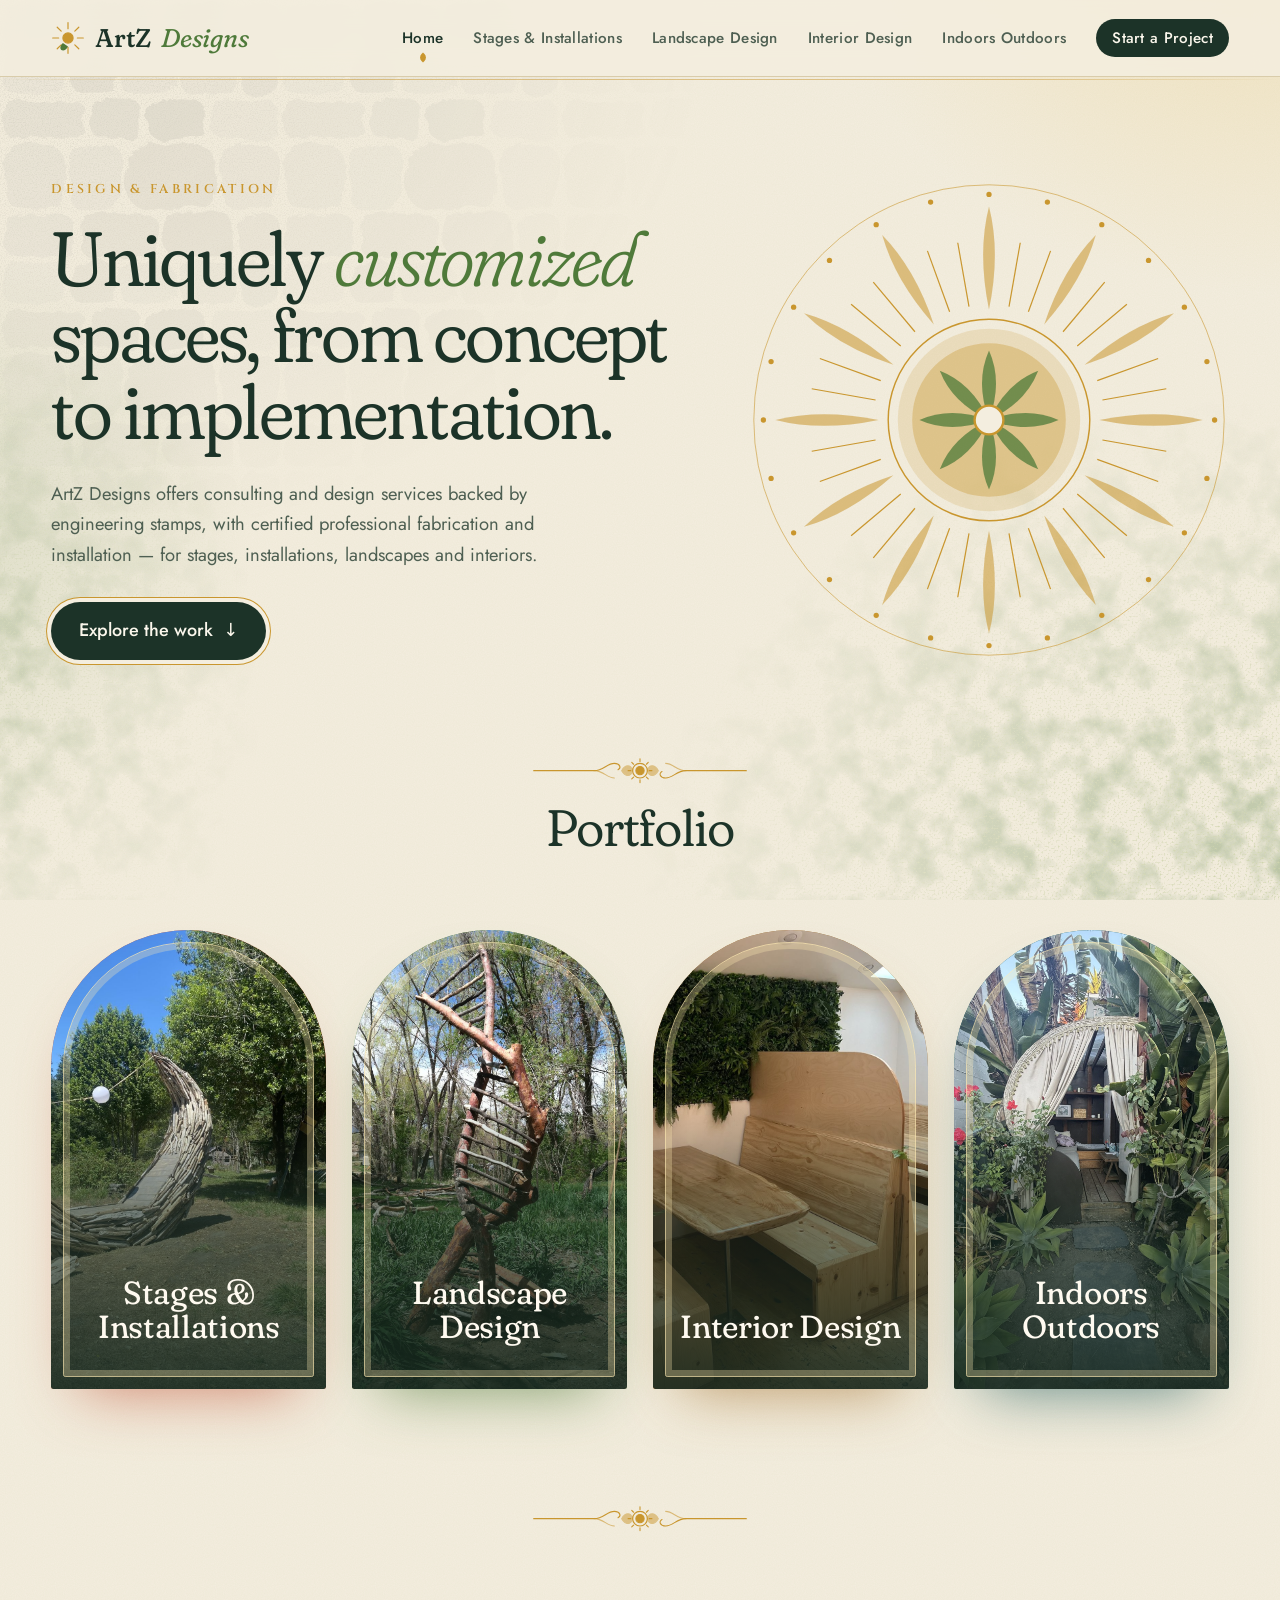
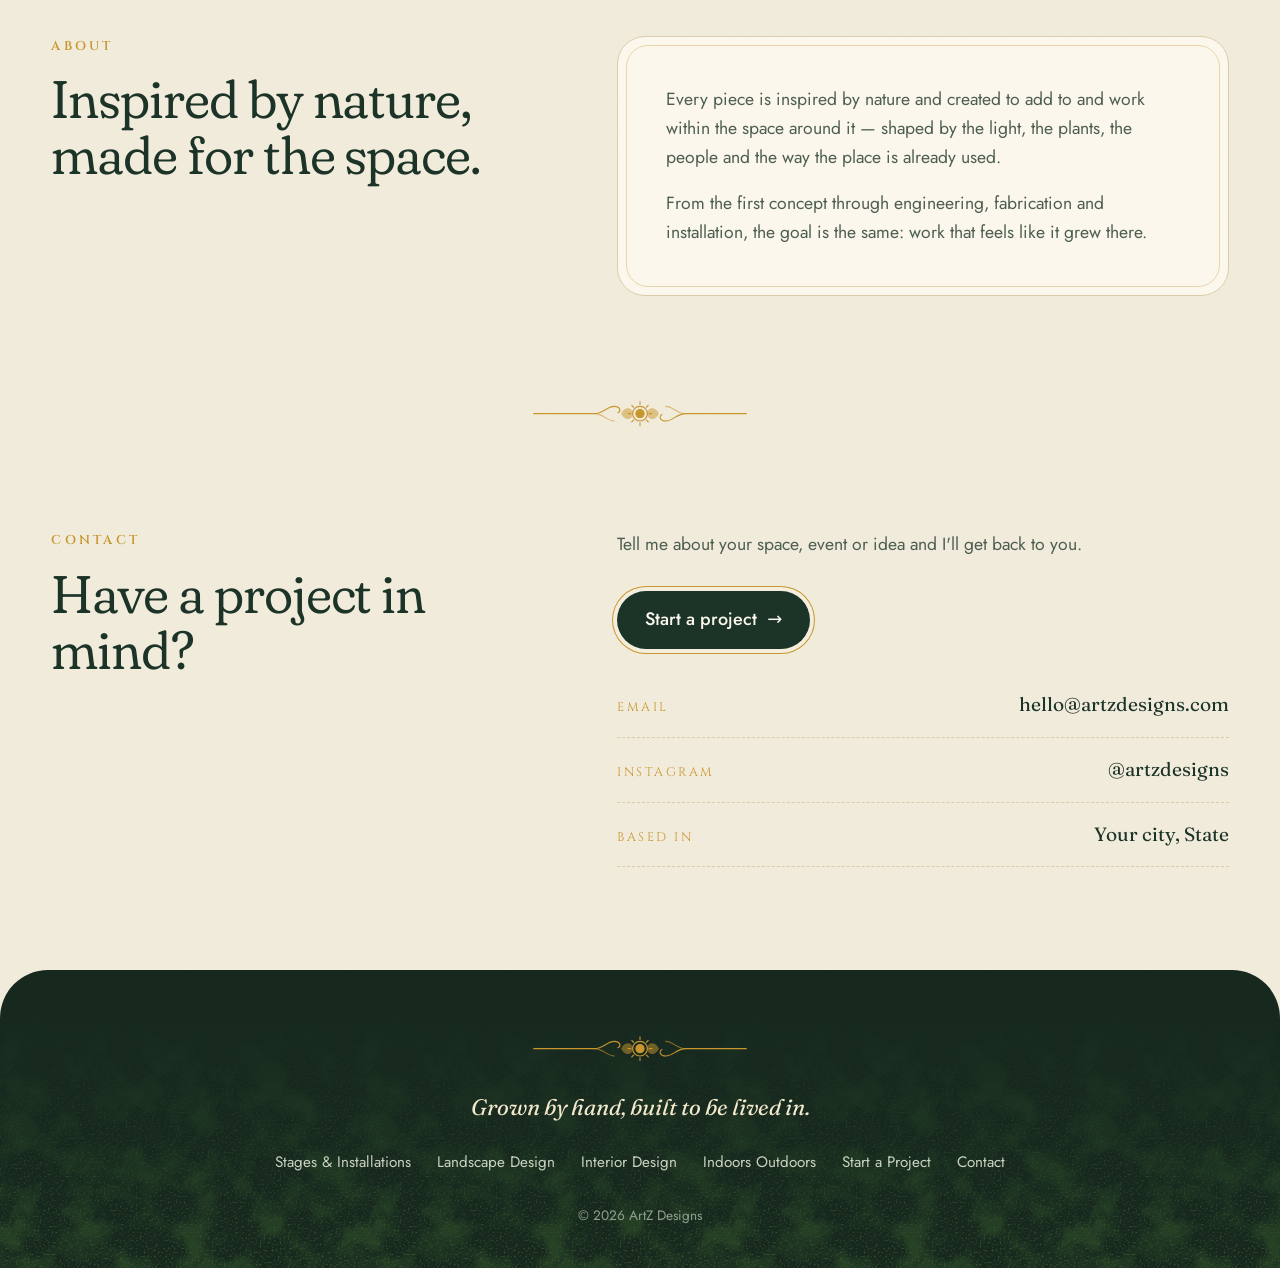
==== commit e8a74d50: "Add Start a Project page: photo upload, budget, vision and contact form Form posts to a configurable" ====
--- a/artz-designs/index.html
+++ b/artz-designs/index.html
@@ -29,6 +29,7 @@
         <li><a href="landscape-design.html">Landscape Design</a></li>
         <li><a href="interior-design.html">Interior Design</a></li>
         <li><a href="indoors-outdoors.html">Indoors Outdoors</a></li>
+        <li><a class="nav-cta" href="start-a-project.html">Start a Project</a></li>
       </ul>
     </div>
   </header>
@@ -133,6 +134,7 @@
       </div>
       <div class="body">
         <p>Tell me about your space, event or idea and I'll get back to you.</p>
+        <a class="btn" href="start-a-project.html">Start a project <span aria-hidden="true">&rarr;</span></a>
         <!-- Replace the placeholder contact details below with your own -->
         <ul class="contact-list">
           <li><span>Email</span><a href="mailto:hello@artzdesigns.com">hello@artzdesigns.com</a></li>
@@ -162,6 +164,7 @@
         <a href="landscape-design.html">Landscape Design</a>
         <a href="interior-design.html">Interior Design</a>
         <a href="indoors-outdoors.html">Indoors Outdoors</a>
+        <a href="start-a-project.html">Start a Project</a>
         <a href="index.html#contact">Contact</a>
       </nav>
       <small>&copy; <span id="year"></span> ArtZ Designs</small>
--- a/artz-designs/css/style.css
+++ b/artz-designs/css/style.css
@@ -107,7 +107,7 @@
 .menu-open .menu-btn span::before { top: 0; transform: rotate(45deg); }
 .menu-open .menu-btn span::after { top: 0; width: 24px; transform: rotate(-45deg); }
 
-@media (max-width: 1000px) {
+@media (max-width: 1240px) {
   .menu-btn { display: block; }
   .nav {
     position: fixed; inset: 76px 0 auto 0;
@@ -468,6 +468,77 @@
   .lb-next { right: calc(50% - 64px); }
 }
 
+/* ---------- Start a Project form ---------- */
+body.start { --c: var(--landscape); }
+.nav .nav-cta {
+  padding: 8px 16px; border-radius: 999px; background: var(--ink); color: var(--paper) !important;
+}
+.nav .nav-cta::after { display: none; }
+.nav .nav-cta:hover, .nav .nav-cta[aria-current="page"] { background: var(--landscape); }
+@media (max-width: 1240px) {
+  .nav .nav-cta { display: inline-block; margin-top: 14px; padding: 10px 22px; border-bottom: 0; }
+}
+.inquiry { max-width: 760px; margin: 0 auto; padding-bottom: clamp(64px, 9vw, 110px); display: grid; gap: 22px; }
+.inquiry .panel {
+  border: 1px solid var(--line); border-radius: 24px; background: var(--paper);
+  padding: clamp(20px, 3.5vw, 36px); display: grid; gap: 18px; min-width: 0;
+}
+.inquiry legend {
+  font-family: var(--serif); font-size: 1.45rem; padding: 0 10px; margin-left: -10px;
+  display: flex; align-items: center; gap: 12px;
+}
+.inquiry .step {
+  width: 30px; height: 30px; border-radius: 50%; display: grid; place-items: center;
+  background: var(--gold); color: var(--forest); font-family: var(--caps); font-size: .85rem;
+}
+.inquiry label { display: grid; gap: 7px; font-weight: 500; font-size: .95rem; }
+.inquiry label small { color: var(--ink-soft); font-weight: 400; }
+.inquiry input:not([type=radio]):not([type=file]), .inquiry select, .inquiry textarea {
+  font: inherit; font-weight: 400; color: var(--ink); width: 100%;
+  background: var(--bg); border: 1px solid var(--line); border-radius: 12px; padding: 12px 14px;
+}
+.inquiry textarea { resize: vertical; line-height: 1.5; }
+.inquiry :is(input, select, textarea):focus-visible { outline: 2px solid var(--landscape); outline-offset: 1px; }
+.inquiry.tried :is(input, select, textarea):invalid { border-color: var(--accent); }
+.inquiry .row { display: grid; grid-template-columns: 1fr 1fr; gap: 16px; }
+@media (max-width: 600px) { .inquiry .row { grid-template-columns: 1fr; } }
+
+.drop {
+  position: relative; place-items: center; text-align: center; cursor: pointer;
+  border: 1.5px dashed color-mix(in srgb, var(--landscape) 50%, transparent);
+  border-radius: 20px; padding: 34px 18px !important;
+  background: color-mix(in srgb, var(--landscape) 6%, var(--paper)); transition: background .2s, border-color .2s;
+}
+.drop.over { background: color-mix(in srgb, var(--landscape) 16%, var(--paper)); border-color: var(--landscape); }
+.drop input { position: absolute; inset: 0; opacity: 0; cursor: pointer; }
+.drop-icon { font-size: 1.8rem; color: var(--gold); line-height: 1; }
+.drop strong { font-family: var(--serif); font-weight: 500; font-size: 1.2rem; }
+.drop small { color: var(--ink-soft); }
+.thumbs { list-style: none; display: grid; grid-template-columns: repeat(auto-fill, minmax(96px, 1fr)); gap: 10px; }
+.thumbs:empty { display: none; }
+.thumbs li { position: relative; aspect-ratio: 1; border-radius: 12px; overflow: hidden; background: var(--bg); }
+.thumbs img { width: 100%; height: 100%; object-fit: cover; }
+.thumbs .rm {
+  position: absolute; top: 5px; right: 5px; width: 26px; height: 26px; border-radius: 50%; border: 0;
+  background: rgba(23, 41, 31, .8); color: #fff; font-size: 1rem; line-height: 1; cursor: pointer;
+}
+.chips { display: flex; flex-wrap: wrap; gap: 10px; }
+.chip { display: block !important; }
+.chip input { position: absolute; opacity: 0; pointer-events: none; }
+.chip span {
+  display: block; padding: 10px 18px; border-radius: 999px; border: 1px solid var(--line);
+  background: var(--bg); cursor: pointer; font-weight: 500; transition: .2s;
+}
+.chip:hover span { border-color: var(--landscape); }
+.chip input:checked + span { background: var(--landscape); border-color: var(--landscape); color: #fff; }
+.chip input:focus-visible + span { outline: 2px solid var(--landscape); outline-offset: 2px; }
+.inquiry.tried .chips:has(input:invalid) span { border-color: var(--accent); }
+.form-msg { min-height: 1.5em; text-align: center; font-weight: 500; }
+.form-msg.ok { color: var(--landscape); }
+.form-msg.warn { color: var(--accent); }
+.inquiry .submit { justify-self: center; margin-top: 0; border: 0; font: inherit; font-weight: 500; cursor: pointer; }
+.inquiry .submit:disabled { opacity: .6; cursor: wait; }
+
 /* ---------- Faded material textures (stone + moss) ---------- */
 body { position: relative; isolation: isolate; }
 body::before, body::after {
